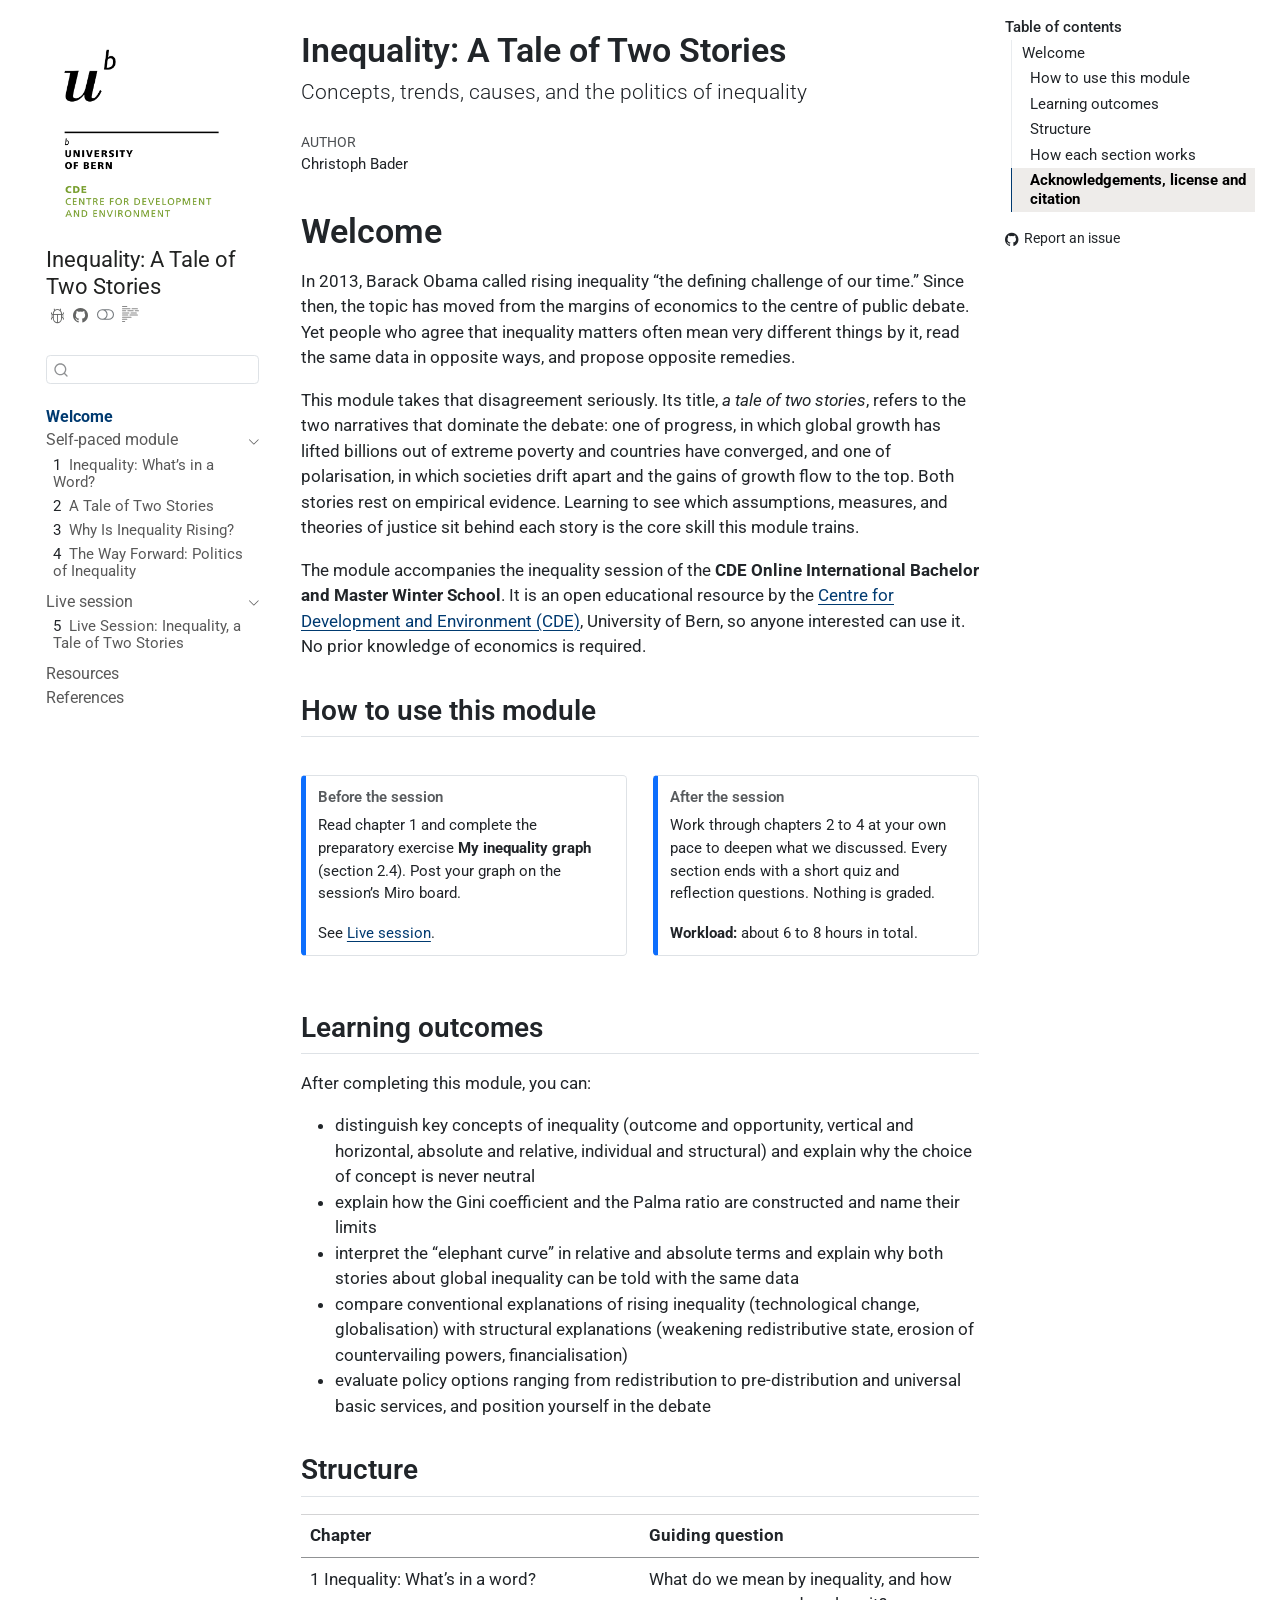
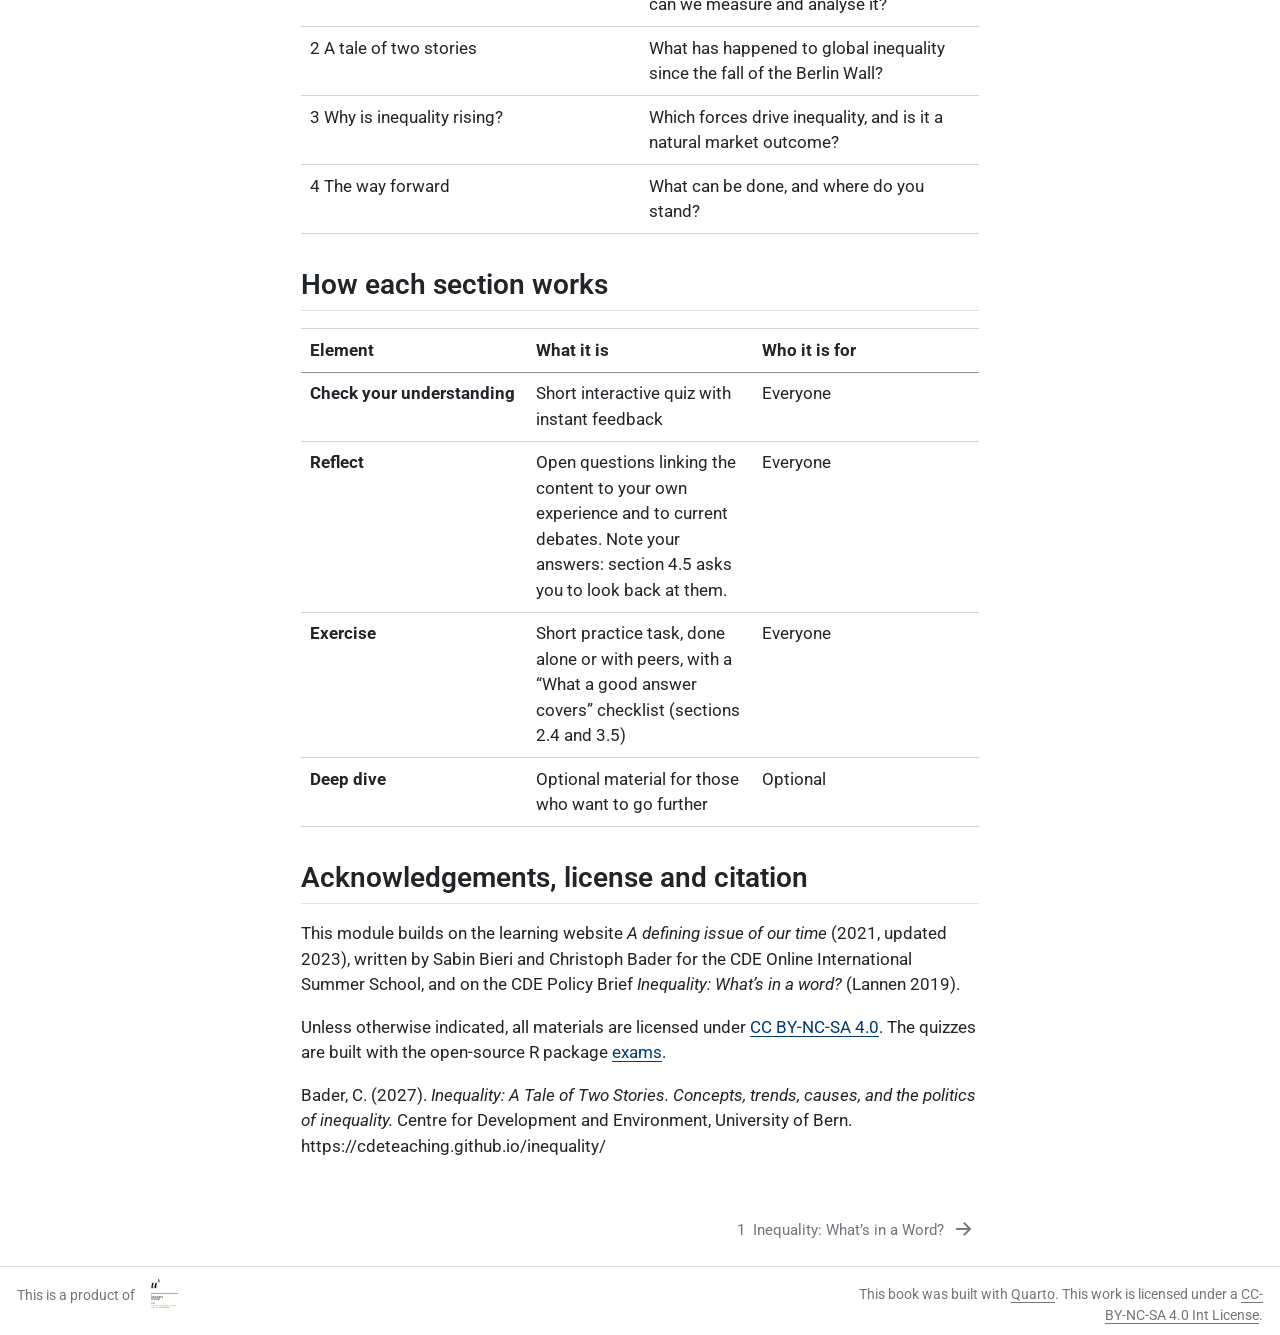
==== docs/index.html @ bebf61bb "initial" ====
<!DOCTYPE html>
<html xmlns="http://www.w3.org/1999/xhtml" lang="en" xml:lang="en"><head>

<meta charset="utf-8">
<meta name="generator" content="quarto-1.10.18">

<meta name="viewport" content="width=device-width, initial-scale=1.0, user-scalable=yes">

<meta name="author" content="Christoph Bader">

<title>Inequality: A Tale of Two Stories</title>
<style>
/* Default styles provided by pandoc.
** See https://pandoc.org/MANUAL.html#variables-for-html for config info.
*/
span.smallcaps{font-variant: small-caps;}
div.columns{display: flex; gap: 1.5em;}
div.column{flex: auto;}
@media screen {
div.columns{gap: min(4vw, 1.5em);}
div.column{overflow-x: auto;}
}
div.hanging-indent{margin-left: 1.5em; text-indent: -1.5em;}
ul.task-list{list-style: none;}
ul.task-list li input[type="checkbox"] {
  width: 0.8em;
  margin: 0 0.8em 0.2em -1em; /* quarto-specific, see https://github.com/quarto-dev/quarto-cli/issues/4556 */ 
  vertical-align: middle;
}
</style>


<script src="site_libs/quarto-nav/quarto-nav.js"></script>
<script src="site_libs/quarto-nav/headroom.min.js"></script>
<script src="site_libs/clipboard/clipboard.min.js"></script>
<script src="site_libs/quarto-search/autocomplete.umd.js"></script>
<script src="site_libs/quarto-search/fuse.min.js"></script>
<script src="site_libs/quarto-search/quarto-search.js"></script>
<meta name="quarto:offset" content="./">
<link href="./01_whats-in-a-word/1_chapter.html" rel="next">
<link href="./images/cdelogo_e.png" rel="icon" type="image/png">
<script src="site_libs/quarto-html/quarto.js" type="module"></script>
<script src="site_libs/quarto-html/tabsets/tabsets.js" type="module"></script>
<script src="site_libs/quarto-html/popper.min.js"></script>
<script src="site_libs/quarto-html/tippy.umd.min.js"></script>
<script src="site_libs/quarto-html/anchor.min.js"></script>
<link href="site_libs/quarto-html/tippy.css" rel="stylesheet">
<link href="site_libs/quarto-html/quarto-syntax-highlighting-64a204ab8560d761af7679ceaba22944.css" rel="stylesheet" class="quarto-color-scheme" id="quarto-text-highlighting-styles">
<link href="site_libs/quarto-html/quarto-syntax-highlighting-dark-b85bc7c33db8c58e0ec93c3465666fed.css" rel="stylesheet" class="quarto-color-scheme quarto-color-alternate" id="quarto-text-highlighting-styles">
<link href="site_libs/quarto-html/quarto-syntax-highlighting-64a204ab8560d761af7679ceaba22944.css" rel="stylesheet" class="quarto-color-scheme-extra" id="quarto-text-highlighting-styles">
<script src="site_libs/bootstrap/bootstrap.min.js"></script>
<link href="site_libs/bootstrap/bootstrap-icons.css" rel="stylesheet">
<link href="site_libs/bootstrap/bootstrap-91fea9e8f33c0b9b460fcb68ef88eab3.min.css" rel="stylesheet" append-hash="true" class="quarto-color-scheme" id="quarto-bootstrap" data-mode="light">
<link href="site_libs/bootstrap/bootstrap-dark-7a71dccf7913d4dcf1cbe071b9ef3f19.min.css" rel="stylesheet" append-hash="true" class="quarto-color-scheme quarto-color-alternate" id="quarto-bootstrap" data-mode="dark">
<link href="site_libs/bootstrap/bootstrap-91fea9e8f33c0b9b460fcb68ef88eab3.min.css" rel="stylesheet" append-hash="true" class="quarto-color-scheme-extra" id="quarto-bootstrap" data-mode="light">
<script id="quarto-search-options" type="application/json">{
  "location": "sidebar",
  "copy-button": false,
  "collapse-after": 3,
  "panel-placement": "start",
  "type": "textbox",
  "limit": 50,
  "keyboard-shortcut": [
    "f",
    "/",
    "s"
  ],
  "show-item-context": false,
  "language": {
    "search-no-results-text": "No results",
    "search-matching-documents-text": "matching documents",
    "search-copy-link-title": "Copy link to search",
    "search-hide-matches-text": "Hide additional matches",
    "search-more-match-text": "more match in this document",
    "search-more-matches-text": "more matches in this document",
    "search-clear-button-title": "Clear",
    "search-text-placeholder": "",
    "search-detached-cancel-button-title": "Cancel",
    "search-submit-button-title": "Submit",
    "search-label": "Search"
  }
}</script>
<link rel="preconnect" href="https://fonts.googleapis.com">
<link rel="preconnect" href="https://fonts.gstatic.com" crossorigin="">
<link href="https://fonts.googleapis.com/css2?family=Roboto:ital,wght@0,400;0,700;1,400;1,700&amp;family=Fira+Code:wght@400;500&amp;display=swap" rel="stylesheet">


<link rel="stylesheet" href="webex.css">
</head>

<body class="nav-sidebar floating quarto-light"><script id="quarto-html-before-body" type="application/javascript">
    const toggleBodyColorMode = (bsSheetEl) => {
      const mode = bsSheetEl.getAttribute("data-mode");
      const bodyEl = window.document.querySelector("body");
      if (mode === "dark") {
        bodyEl.classList.add("quarto-dark");
        bodyEl.classList.remove("quarto-light");
      } else {
        bodyEl.classList.add("quarto-light");
        bodyEl.classList.remove("quarto-dark");
      }
    }
    const toggleBodyColorPrimary = () => {
      const bsSheetEl = window.document.querySelector("link#quarto-bootstrap:not([rel=disabled-stylesheet])");
      if (bsSheetEl) {
        toggleBodyColorMode(bsSheetEl);
      }
    }
    const setColorSchemeToggle = (alternate) => {
      const toggles = window.document.querySelectorAll('.quarto-color-scheme-toggle');
      for (let i=0; i < toggles.length; i++) {
        const toggle = toggles[i];
        if (toggle) {
          if (alternate) {
            toggle.classList.add("alternate");
          } else {
            toggle.classList.remove("alternate");
          }
        }
      }
    };
    const toggleColorMode = (alternate) => {
      // Switch the stylesheets
      const primaryStylesheets = window.document.querySelectorAll('link.quarto-color-scheme:not(.quarto-color-alternate)');
      const alternateStylesheets = window.document.querySelectorAll('link.quarto-color-scheme.quarto-color-alternate');
      manageTransitions('#quarto-margin-sidebar .nav-link', false);
      if (alternate) {
        // note: dark is layered on light, we don't disable primary!
        enableStylesheet(alternateStylesheets);
        for (const sheetNode of alternateStylesheets) {
          if (sheetNode.id === "quarto-bootstrap") {
            toggleBodyColorMode(sheetNode);
          }
        }
      } else {
        disableStylesheet(alternateStylesheets);
        enableStylesheet(primaryStylesheets)
        toggleBodyColorPrimary();
      }
      manageTransitions('#quarto-margin-sidebar .nav-link', true);
      // Switch the toggles
      setColorSchemeToggle(alternate)
      // Hack to workaround the fact that safari doesn't
      // properly recolor the scrollbar when toggling (#1455)
      if (navigator.userAgent.indexOf('Safari') > 0 && navigator.userAgent.indexOf('Chrome') == -1) {
        manageTransitions("body", false);
        window.scrollTo(0, 1);
        setTimeout(() => {
          window.scrollTo(0, 0);
          manageTransitions("body", true);
        }, 40);
      }
    }
    const disableStylesheet = (stylesheets) => {
      for (let i=0; i < stylesheets.length; i++) {
        const stylesheet = stylesheets[i];
        stylesheet.rel = 'disabled-stylesheet';
      }
    }
    const enableStylesheet = (stylesheets) => {
      for (let i=0; i < stylesheets.length; i++) {
        const stylesheet = stylesheets[i];
        if(stylesheet.rel !== 'stylesheet') { // for Chrome, which will still FOUC without this check
          stylesheet.rel = 'stylesheet';
        }
      }
    }
    const manageTransitions = (selector, allowTransitions) => {
      const els = window.document.querySelectorAll(selector);
      for (let i=0; i < els.length; i++) {
        const el = els[i];
        if (allowTransitions) {
          el.classList.remove('notransition');
        } else {
          el.classList.add('notransition');
        }
      }
    }
    const isFileUrl = () => {
      return window.location.protocol === 'file:';
    }
    const hasAlternateSentinel = () => {
      let styleSentinel = getColorSchemeSentinel();
      if (styleSentinel !== null) {
        return styleSentinel === "alternate";
      } else {
        return false;
      }
    }
    const setStyleSentinel = (alternate) => {
      const value = alternate ? "alternate" : "default";
      if (!isFileUrl()) {
        window.localStorage.setItem("quarto-color-scheme", value);
      } else {
        localAlternateSentinel = value;
      }
    }
    const getColorSchemeSentinel = () => {
      if (!isFileUrl()) {
        const storageValue = window.localStorage.getItem("quarto-color-scheme");
        return storageValue != null ? storageValue : localAlternateSentinel;
      } else {
        return localAlternateSentinel;
      }
    }
    const toggleGiscusIfUsed = (isAlternate, darkModeDefault) => {
      const baseTheme = document.querySelector('#giscus-base-theme')?.value ?? 'light';
      const alternateTheme = document.querySelector('#giscus-alt-theme')?.value ?? 'dark';
      let newTheme = '';
      if(authorPrefersDark) {
        newTheme = isAlternate ? baseTheme : alternateTheme;
      } else {
        newTheme = isAlternate ? alternateTheme : baseTheme;
      }
      const changeGiscusTheme = () => {
        // From: https://github.com/giscus/giscus/issues/336
        const sendMessage = (message) => {
          const iframe = document.querySelector('iframe.giscus-frame');
          if (!iframe) return;
          iframe.contentWindow.postMessage({ giscus: message }, 'https://giscus.app');
        }
        sendMessage({
          setConfig: {
            theme: newTheme
          }
        });
      }
      const isGiscussLoaded = window.document.querySelector('iframe.giscus-frame') !== null;
      if (isGiscussLoaded) {
        changeGiscusTheme();
      }
    };
    const authorPrefersDark = false;
    const darkModeDefault = authorPrefersDark;
      document.querySelector('link#quarto-text-highlighting-styles.quarto-color-scheme-extra').rel = 'disabled-stylesheet';
      document.querySelector('link#quarto-bootstrap.quarto-color-scheme-extra').rel = 'disabled-stylesheet';
    let localAlternateSentinel = darkModeDefault ? 'alternate' : 'default';
    // Dark / light mode switch
    window.quartoToggleColorScheme = () => {
      // Read the current dark / light value
      let toAlternate = !hasAlternateSentinel();
      toggleColorMode(toAlternate);
      setStyleSentinel(toAlternate);
      toggleGiscusIfUsed(toAlternate, darkModeDefault);
      window.dispatchEvent(new Event('resize'));
    };
    // Switch to dark mode if need be
    if (hasAlternateSentinel()) {
      toggleColorMode(true);
    } else {
      toggleColorMode(false);
    }
  </script>

<div id="quarto-search-results"></div>
  <header id="quarto-header" class="headroom fixed-top">
  <nav class="quarto-secondary-nav">
    <div class="container-fluid d-flex">
      <button type="button" class="quarto-btn-toggle btn" data-bs-toggle="collapse" role="button" data-bs-target=".quarto-sidebar-collapse-item" aria-controls="quarto-sidebar" aria-expanded="false" aria-label="Toggle sidebar navigation" onclick="if (window.quartoToggleHeadroom) { window.quartoToggleHeadroom(); }">
        <i class="bi bi-layout-text-sidebar-reverse"></i>
      </button>
        <nav class="quarto-page-breadcrumbs" aria-label="breadcrumb"><ol class="breadcrumb"><li class="breadcrumb-item"><a href="./index.html">Welcome</a></li></ol></nav>
        <a class="flex-grow-1" role="navigation" data-bs-toggle="collapse" data-bs-target=".quarto-sidebar-collapse-item" aria-controls="quarto-sidebar" aria-expanded="false" aria-label="Toggle sidebar navigation" onclick="if (window.quartoToggleHeadroom) { window.quartoToggleHeadroom(); }">      
        </a>
      <button type="button" class="btn quarto-search-button" aria-label="Search" onclick="window.quartoOpenSearch();">
        <i class="bi bi-search"></i>
      </button>
    </div>
  </nav>
</header>
<!-- content -->
<div id="quarto-content" class="quarto-container page-columns page-rows-contents page-layout-article">
<!-- sidebar -->
  <nav id="quarto-sidebar" class="sidebar collapse collapse-horizontal quarto-sidebar-collapse-item sidebar-navigation floating overflow-auto">
    <div class="pt-lg-2 mt-2 text-left sidebar-header sidebar-header-stacked">
      <a href="./index.html" class="sidebar-logo-link">
      <img src="./images/cdelogo_e.png" alt="" class="sidebar-logo light-content py-0 d-lg-inline d-none">
      <img src="./images/cdelogo_e.png" alt="" class="sidebar-logo dark-content py-0 d-lg-inline d-none">
      </a>
    <div class="sidebar-title mb-0 py-0">
      <a href="./">Inequality: A Tale of Two Stories</a> 
        <div class="sidebar-tools-main tools-wide">
    <a href="https://github.com/CDEteaching/inequality/issues/new" title="Report issue" class="quarto-navigation-tool px-1" aria-label="Report issue"><i class="bi bi-bug"></i></a>
    <a href="https://github.com/CDEteaching/inequality" title="Source Code" class="quarto-navigation-tool px-1" aria-label="Source Code"><i class="bi bi-github"></i></a>
  <a href="" class="quarto-color-scheme-toggle quarto-navigation-tool  px-1" onclick="window.quartoToggleColorScheme(); return false;" title="Toggle dark mode"><i class="bi"></i></a>
  <a href="" class="quarto-reader-toggle quarto-navigation-tool px-1" onclick="window.quartoToggleReader(); return false;" title="Toggle reader mode">
  <div class="quarto-reader-toggle-btn">
  <i class="bi"></i>
  </div>
</a>
</div>
    </div>
      </div>
        <div class="mt-2 flex-shrink-0 align-items-center">
        <div class="sidebar-search">
        <div id="quarto-search" class="" title="Search"></div>
        </div>
        </div>
    <div class="sidebar-menu-container"> 
    <ul class="list-unstyled mt-1">
        <li class="sidebar-item">
  <div class="sidebar-item-container"> 
  <a href="./index.html" class="sidebar-item-text sidebar-link active">
 <span class="menu-text">Welcome</span></a>
  </div>
</li>
        <li class="sidebar-item sidebar-item-section">
      <div class="sidebar-item-container"> 
            <a class="sidebar-item-text sidebar-link text-start" data-bs-toggle="collapse" data-bs-target="#quarto-sidebar-section-1" role="navigation" aria-expanded="true">
 <span class="menu-text">Self-paced module</span></a>
          <a class="sidebar-item-toggle text-start" data-bs-toggle="collapse" data-bs-target="#quarto-sidebar-section-1" role="navigation" aria-expanded="true" aria-label="Toggle section">
            <i class="bi bi-chevron-right ms-2"></i>
          </a> 
      </div>
      <ul id="quarto-sidebar-section-1" class="collapse list-unstyled sidebar-section depth1 show">  
          <li class="sidebar-item">
  <div class="sidebar-item-container"> 
  <a href="./01_whats-in-a-word/1_chapter.html" class="sidebar-item-text sidebar-link">
 <span class="menu-text"><span class="chapter-number">1</span>&nbsp; <span class="chapter-title">Inequality: What’s in a Word?</span></span></a>
  </div>
</li>
          <li class="sidebar-item">
  <div class="sidebar-item-container"> 
  <a href="./02_tale-of-two-stories/2_chapter.html" class="sidebar-item-text sidebar-link">
 <span class="menu-text"><span class="chapter-number">2</span>&nbsp; <span class="chapter-title">A Tale of Two Stories</span></span></a>
  </div>
</li>
          <li class="sidebar-item">
  <div class="sidebar-item-container"> 
  <a href="./03_why-rising/3_chapter.html" class="sidebar-item-text sidebar-link">
 <span class="menu-text"><span class="chapter-number">3</span>&nbsp; <span class="chapter-title">Why Is Inequality Rising?</span></span></a>
  </div>
</li>
          <li class="sidebar-item">
  <div class="sidebar-item-container"> 
  <a href="./04_way-forward/4_chapter.html" class="sidebar-item-text sidebar-link">
 <span class="menu-text"><span class="chapter-number">4</span>&nbsp; <span class="chapter-title">The Way Forward: Politics of Inequality</span></span></a>
  </div>
</li>
      </ul>
  </li>
        <li class="sidebar-item sidebar-item-section">
      <div class="sidebar-item-container"> 
            <a class="sidebar-item-text sidebar-link text-start" data-bs-toggle="collapse" data-bs-target="#quarto-sidebar-section-2" role="navigation" aria-expanded="true">
 <span class="menu-text">Live session</span></a>
          <a class="sidebar-item-toggle text-start" data-bs-toggle="collapse" data-bs-target="#quarto-sidebar-section-2" role="navigation" aria-expanded="true" aria-label="Toggle section">
            <i class="bi bi-chevron-right ms-2"></i>
          </a> 
      </div>
      <ul id="quarto-sidebar-section-2" class="collapse list-unstyled sidebar-section depth1 show">  
          <li class="sidebar-item">
  <div class="sidebar-item-container"> 
  <a href="./winter-school/session.html" class="sidebar-item-text sidebar-link">
 <span class="menu-text"><span class="chapter-number">5</span>&nbsp; <span class="chapter-title">Live Session: Inequality, a Tale of Two Stories</span></span></a>
  </div>
</li>
      </ul>
  </li>
        <li class="sidebar-item">
  <div class="sidebar-item-container"> 
  <a href="./resources.html" class="sidebar-item-text sidebar-link">
 <span class="menu-text">Resources</span></a>
  </div>
</li>
        <li class="sidebar-item">
  <div class="sidebar-item-container"> 
  <a href="./references.html" class="sidebar-item-text sidebar-link">
 <span class="menu-text">References</span></a>
  </div>
</li>
    </ul>
    </div>
</nav>
<div id="quarto-sidebar-glass" class="quarto-sidebar-collapse-item" data-bs-toggle="collapse" data-bs-target=".quarto-sidebar-collapse-item"></div>
<!-- margin-sidebar -->
    <div id="quarto-margin-sidebar" class="sidebar margin-sidebar">
        <nav id="TOC" role="doc-toc" class="toc-active">
    <h2 id="toc-title">Table of contents</h2>
   
  <ul>
  <li><a href="#welcome" id="toc-welcome" class="nav-link active" data-scroll-target="#welcome">Welcome</a>
  <ul class="collapse">
  <li><a href="#how-to-use-this-module" id="toc-how-to-use-this-module" class="nav-link" data-scroll-target="#how-to-use-this-module">How to use this module</a></li>
  <li><a href="#learning-outcomes" id="toc-learning-outcomes" class="nav-link" data-scroll-target="#learning-outcomes">Learning outcomes</a></li>
  <li><a href="#structure" id="toc-structure" class="nav-link" data-scroll-target="#structure">Structure</a></li>
  <li><a href="#how-each-section-works" id="toc-how-each-section-works" class="nav-link" data-scroll-target="#how-each-section-works">How each section works</a></li>
  <li><a href="#acknowledgements-license-and-citation" id="toc-acknowledgements-license-and-citation" class="nav-link" data-scroll-target="#acknowledgements-license-and-citation">Acknowledgements, license and citation</a></li>
  </ul></li>
  </ul>
<div class="toc-actions"><ul><li><a href="https://github.com/CDEteaching/inequality/issues/new" class="toc-action"><i class="bi bi-github"></i>Report an issue</a></li></ul></div></nav>
    </div>
<!-- main -->
<main class="content" id="quarto-document-content">


<header id="title-block-header" class="quarto-title-block default">
<div class="quarto-title">
<h1 class="title">Inequality: A Tale of Two Stories</h1>
<p class="subtitle lead">Concepts, trends, causes, and the politics of inequality</p>
</div>



<div class="quarto-title-meta">

    <div>
    <div class="quarto-title-meta-heading">Author</div>
    <div class="quarto-title-meta-contents">
             <p>Christoph Bader </p>
          </div>
  </div>
    
  
    
  </div>
  


</header>


<section id="welcome" class="level1 unnumbered">
<h1 class="unnumbered">Welcome</h1>
<p>In 2013, Barack Obama called rising inequality “the defining challenge of our time.” Since then, the topic has moved from the margins of economics to the centre of public debate. Yet people who agree that inequality matters often mean very different things by it, read the same data in opposite ways, and propose opposite remedies.</p>
<p>This module takes that disagreement seriously. Its title, <em>a tale of two stories</em>, refers to the two narratives that dominate the debate: one of progress, in which global growth has lifted billions out of extreme poverty and countries have converged, and one of polarisation, in which societies drift apart and the gains of growth flow to the top. Both stories rest on empirical evidence. Learning to see which assumptions, measures, and theories of justice sit behind each story is the core skill this module trains.</p>
<p>The module accompanies the inequality session of the <strong>CDE Online International Bachelor and Master Winter School</strong>. It is an open educational resource by the <a href="https://www.cde.unibe.ch/">Centre for Development and Environment (CDE)</a>, University of Bern, so anyone interested can use it. No prior knowledge of economics is required.</p>
<section id="how-to-use-this-module" class="level2">
<h2 class="anchored" data-anchor-id="how-to-use-this-module">How to use this module</h2>
<div class="grid">
<div class="g-col-12 g-col-md-6">
<div class="callout callout-style-simple callout-note no-icon callout-titled">
<div class="callout-header d-flex align-content-center">
<div class="callout-icon-container">
<i class="callout-icon no-icon"></i>
</div>
<div class="callout-title-container flex-fill">
<span class="screen-reader-only">Note</span>Before the session
</div>
</div>
<div class="callout-body-container callout-body">
<p>Read chapter 1 and complete the preparatory exercise <strong>My inequality graph</strong> (section 2.4). Post your graph on the session’s Miro board.</p>
<p>See <a href="./winter-school/session.html">Live session</a>.</p>
</div>
</div>
</div>
<div class="g-col-12 g-col-md-6">
<div class="callout callout-style-simple callout-note no-icon callout-titled">
<div class="callout-header d-flex align-content-center">
<div class="callout-icon-container">
<i class="callout-icon no-icon"></i>
</div>
<div class="callout-title-container flex-fill">
<span class="screen-reader-only">Note</span>After the session
</div>
</div>
<div class="callout-body-container callout-body">
<p>Work through chapters 2 to 4 at your own pace to deepen what we discussed. Every section ends with a short quiz and reflection questions. Nothing is graded.</p>
<p><strong>Workload:</strong> about 6 to 8 hours in total.</p>
</div>
</div>
</div>
</div>
</section>
<section id="learning-outcomes" class="level2">
<h2 class="anchored" data-anchor-id="learning-outcomes">Learning outcomes</h2>
<p>After completing this module, you can:</p>
<ul>
<li>distinguish key concepts of inequality (outcome and opportunity, vertical and horizontal, absolute and relative, individual and structural) and explain why the choice of concept is never neutral</li>
<li>explain how the Gini coefficient and the Palma ratio are constructed and name their limits</li>
<li>interpret the “elephant curve” in relative and absolute terms and explain why both stories about global inequality can be told with the same data</li>
<li>compare conventional explanations of rising inequality (technological change, globalisation) with structural explanations (weakening redistributive state, erosion of countervailing powers, financialisation)</li>
<li>evaluate policy options ranging from redistribution to pre-distribution and universal basic services, and position yourself in the debate</li>
</ul>
</section>
<section id="structure" class="level2">
<h2 class="anchored" data-anchor-id="structure">Structure</h2>
<table class="caption-top table">
<colgroup>
<col style="width: 50%">
<col style="width: 50%">
</colgroup>
<thead>
<tr class="header">
<th>Chapter</th>
<th>Guiding question</th>
</tr>
</thead>
<tbody>
<tr class="odd">
<td>1 Inequality: What’s in a word?</td>
<td>What do we mean by inequality, and how can we measure and analyse it?</td>
</tr>
<tr class="even">
<td>2 A tale of two stories</td>
<td>What has happened to global inequality since the fall of the Berlin Wall?</td>
</tr>
<tr class="odd">
<td>3 Why is inequality rising?</td>
<td>Which forces drive inequality, and is it a natural market outcome?</td>
</tr>
<tr class="even">
<td>4 The way forward</td>
<td>What can be done, and where do you stand?</td>
</tr>
</tbody>
</table>
</section>
<section id="how-each-section-works" class="level2">
<h2 class="anchored" data-anchor-id="how-each-section-works">How each section works</h2>
<table class="caption-top table">
<colgroup>
<col style="width: 33%">
<col style="width: 33%">
<col style="width: 33%">
</colgroup>
<thead>
<tr class="header">
<th>Element</th>
<th>What it is</th>
<th>Who it is for</th>
</tr>
</thead>
<tbody>
<tr class="odd">
<td><strong>Check your understanding</strong></td>
<td>Short interactive quiz with instant feedback</td>
<td>Everyone</td>
</tr>
<tr class="even">
<td><strong>Reflect</strong></td>
<td>Open questions linking the content to your own experience and to current debates. Note your answers: section 4.5 asks you to look back at them.</td>
<td>Everyone</td>
</tr>
<tr class="odd">
<td><strong>Exercise</strong></td>
<td>Short practice task, done alone or with peers, with a “What a good answer covers” checklist (sections 2.4 and 3.5)</td>
<td>Everyone</td>
</tr>
<tr class="even">
<td><strong>Deep dive</strong></td>
<td>Optional material for those who want to go further</td>
<td>Optional</td>
</tr>
</tbody>
</table>
</section>
<section id="acknowledgements-license-and-citation" class="level2">
<h2 class="anchored" data-anchor-id="acknowledgements-license-and-citation">Acknowledgements, license and citation</h2>
<p>This module builds on the learning website <em>A defining issue of our time</em> (2021, updated 2023), written by Sabin Bieri and Christoph Bader for the CDE Online International Summer School, and on the CDE Policy Brief <em>Inequality: What’s in a word?</em> (Lannen 2019).</p>
<p>Unless otherwise indicated, all materials are licensed under <a href="https://creativecommons.org/licenses/by-nc-sa/4.0/">CC BY-NC-SA 4.0</a>. The quizzes are built with the open-source R package <a href="https://www.r-exams.org/">exams</a>.</p>
<p>Bader, C. (2027). <em>Inequality: A Tale of Two Stories. Concepts, trends, causes, and the politics of inequality.</em> Centre for Development and Environment, University of Bern. https://cdeteaching.github.io/inequality/</p>


</section>
</section>

</main> <!-- /main -->
<script>



/* definition of content for the buttons */

const webex_buttons = {check_hidden:          "<b>&check;</b>",

                       check_hidden_alt:      "Check answer",

                       check_shown:           "<b>&lsh;</b>",

                       check_shown_alt:       "Hide check",

                       check_of_total:        "/",

                       solution:              "<b>&quest;</b>",

                       solution_alt:          "Correct solution",

                       question_next:         "<b>&#8634;</b>",

                       question_next_alt:     "Next question",

                       question_previous:     "",

                       question_previous_alt: ""}





/* update total correct if #webex-total_correct exists */

update_total_correct = function() {

  console.log("webex: update total_correct");



  document.querySelectorAll(".webex-total_correct").forEach(total => {

    p = total.closest(".webex-box");

    var correct = p.getElementsByClassName("webex-correct").length;

    var solvemes = p.getElementsByClassName("webex-solveme").length;

    var radiogroups = p.getElementsByClassName("webex-radiogroup").length;

    var selects = p.getElementsByClassName("webex-select").length;

    /* no specific class on input node, thus searching via query selector */

    var checkboxgroups = p.querySelectorAll("div[class=webex-checkboxgroup] input[type=checkbox]").length



    /* show number of correct / total number of answers */

    total.innerHTML = correct + "&nbsp;" + webex_buttons.check_of_total + "&nbsp;" + (solvemes + radiogroups + checkboxgroups + selects);

  });

}



/* check answers */

check_func = function() {

  console.log("webex: check answer");



  //var cl = elem.parentElement.classList;

  var cl = this.closest(".webex-box").classList;

  if (cl.contains("unchecked")) {

    cl.remove("unchecked");

    this.innerHTML = webex_buttons.check_shown; //"Hide check";

    if (webex_buttons.check_shown_alt.length > 0) this.setAttribute("title", webex_buttons.check_shown_alt);

  } else {

    cl.add("unchecked");

    this.innerHTML = webex_buttons.check_hidden; //"Check answer";

    if (webex_buttons.check_hidden_alt.length > 0) this.setAttribute("title", webex_buttons.check_hidden_alt);

  }

}



/* helper functions for checking the webex ID */

const id_checker = {"fmt": new RegExp("[g-zG-Z]"),

                    "load": function(e) { return e.getAttribute("id").match("(?<=(-)).*$")[0]; },

                    "eval": new TextEncoder(),

                    "dval": new TextDecoder()}



/* Show/hide correct solution */

solution_func = function() {

  console.log("webex: show/hide solution");



  var div = this.closest(".webex-question").querySelector(".webex-solution");

  var cl = div.classList;



  if (cl.contains("visible")) {

    cl.remove("visible");

  } else {

    cl.add("visible");

  }

}



/* function to check if the real answer is numeric */

convert_to_numeric = function(x) {

  if (typeof x == "string") {

    /* do nothing */

  } else if (x.length == 1) {

    /* take first element */

    x = x[0]

  } else {

    return NaN;

  }



  /* remove spaces for easier parsing */

  x = x.replace(/\s/g, "");



  /* Define patterns for different formats, note that spaces have been removed above */

  const patterns = [

    {regex: /^[+-]?\d+(\.\d{3})*,\d+$/, decimal: ",", thousand: "." },  // Format: "1.100.100.100,3"

    {regex: /^[+-]?\d+(,\d{3})*\.\d+$/, decimal: ".", thousand: "," },  // Format: "1,100,100,100.3"

    {regex: /^[+-]?\d+(\.|\.\d+)?$/, decimal: "." },                    // Format: "1100100100.5" or "1100100100."

    {regex: /^[+-]?\d+(,|,\d+)$/, decimal: "," }                        // Format: "1100100100,5" or "1100100100,"

  ];





  /* testing all regular expressions, convert to float if possible */

  for (const { regex, decimal, thousand } of patterns) {

    if (regex.test(x)) {

      let numeric = x;

      if (thousand) numeric = numeric.replace(new RegExp(`\\${thousand}`, "g"), "");

      numeric = numeric.replace(decimal, ".");

      return parseFloat(numeric);

    }

  }



  /* input of length 1 but none of the known formats, return NaN */

  return NaN;

}



/* Checking webex ID, returns formalsol */

check_id = function(e) {

  /* loading webex ID */

  var id = id_checker["load"](e);



  /* extracting answer */

  let answer = e.dataset.answer;



  /* checking unique id, prepare and return array */

  if (!id_checker["fmt"].test(id)) {

    const a = id_checker["eval"].encode(atob(answer));

    const b = id_checker["eval"].encode(id);

    const res = a.map((byte, index) => byte^b[index % b.length]);

    answer = id_checker["dval"].decode(res);

    /* Replacing &amp; with ' before parsing */

    answer = answer.replaceAll("&apos;", "'");

  }



  return JSON.parse(answer);

}



/* function for checking solveme answers */

solveme_func = function(e) {

  /* avoid that keyup and keychange twice execute this function within nms = 10

   * ms, clearing inputTimer and add timeout */

  console.log("webex: check solveme");



  /* float, precision for checking numeric answers */

  const eps = 0.00000000000001;



  /* get last checked user answer */

  const question = this.closest(".webex-question")



  /* extracting classes */

  var cl = this.classList;

  var my_answer = this.value;



  /* extracting classes */

  var cl = this.classList;



  /* empty answer? Job done */

  if (my_answer == "") {

    cl.remove("webex-correct");

    cl.remove("webex-incorrect");

    return false;

  }



  /* Find closest (parent) webex-question */

  let formalsols = check_id(this)



  /* by default we assume the users' answer is incorrect */

  var user_answer_correct = false;



  /* check if the correct answer is numeric, i.e. if 

   * formalsols is of length 1 containing one single numeric

   * value in a known format, else, NaN is returned */

  const num_formalsol = convert_to_numeric(formalsols);

  const num_my_answer = convert_to_numeric(my_answer);



  /* if the correct answer is numeric (float), the user's answer

   * must also be numeric. If not, it is wrong. Else we can

   * compare floating point numbers */

  if (!isNaN(num_formalsol) && !isNaN(num_my_answer)) {

    /* check if the real answer and the user input are numerically the same;

     * adding 'delta' to avoid precision issues */

    var diff = Math.abs(num_formalsol - num_my_answer);

    if (diff < parseFloat(this.dataset.tol) + eps) { user_answer_correct = true; }



  /* if the question contains regex, a regular expression is used

   * to evaluate the users answer. Allows for multiple regular expressions */

  } else if (cl.contains("regex")) {

    for (let i = 0; i < formalsols.length; i++) {

        let regex = new RegExp(formalsols[i], cl.contains("ignorecase") ? "i" : "");

        if (regex.test(my_answer)) { user_answer_correct = true; break; }

    }



  /* else we evaluate on 'string level', considering the creators preferences

   * regarding set options */

  } else {

    /* modify/prepare answer */

    if (cl.contains("ignorecase")) { my_answer = my_answer.toLowerCase(); }

    if (cl.contains("nospaces"))   { my_answer = my_answer.replace(/ /g, ""); }



    /* if the real answer includes user input - correct */

    if (formalsols.includes(my_answer)) {

      user_answer_correct = true;

  

      // added regex bit

      if (cl.contains("regex")) {

        answer_regex = RegExp(formalsols.join("|"))

        if (answer_regex.test(my_answer)) {

          cl.add("webex-correct");

        }

      }

    }

  }



  if (user_answer_correct) {

      cl.add("webex-correct");

      cl.remove("webex-incorrect");

  } else {

      cl.add("webex-incorrect");

      cl.remove("webex-correct");

  }



  update_total_correct();



}



/* function for checking select answers */

select_func = function(e) {

  console.log("webex: check select");



  var options   = [];

  Array.from(this.querySelectorAll("option")).forEach((option, index) => {

    if (!option.hasAttribute("value") || !option.getAttribute("value") === "blank") {

      options.push(option);

    }

  });



  /* get selected option */

  function get_selected(options) { return options.findIndex(option => option.selected); }

  var option_index = get_selected(options)



  /* loading webex ID */

  var formalsol = check_id(this)



  /* add class for current selection */

  this.classList.remove("webex-incorrect");

  this.classList.remove("webex-correct");

  if (option_index >= 0) {

    this.classList.add(formalsol[option_index] === 1 ? "webex-correct" : "webex-incorrect");

  }



  update_total_correct();

}



/* function for checking radiogroups answers */

radiogroups_func = function(e) {

  console.log("webex: check radiogroups");



  /* get real answer (binary integer array) */

  var id = e.target.getAttribute("name");

  var group = document.querySelector(".webex-radiogroup[id='webex-" + id + "']");

  var formalsol = check_id(group)



  /* check which radiobuttion is selected (user answer) */

  function get_checked(radios) {

    return radios.findIndex(radios => radios.checked);

  }

  var radios = Array.from(group.querySelectorAll("input[type='radio']"))

  var radio_index = get_checked(radios);



  /* remove existing classes */

  radios.forEach(radio => {

    let cl = radio.closest("label").classList

    cl.remove("webex-incorrect");

    cl.remove("webex-correct");

  });



  /* add class for current selection */

  let cl = radios[radio_index].closest("label").classList

  if (formalsol[radio_index] === 1) {

      cl.add("webex-correct");

  } else {

      cl.add("webex-incorrect");

  }



  update_total_correct();

}





/* function for checking checkboxgroups answers */

checkboxgroups_func = function(e) {

  console.log("webex: check checkboxgroups");



  /* get real answer (binary integer array) */

  var group = document.querySelector(".webex-checkboxgroup[id='" + this.id + "']");

  var formalsol = check_id(group);



  /* check which checkbox is checked (user answer) */

  function get_checked(group) {

      const checkboxes = Array.from(group.querySelectorAll("input[type='checkbox']"));

      return checkboxes.reduce((indices, checkbox, index) => {

          if (checkbox.checked) indices.push(index);

          return indices;

      }, []);

  }

  var checks = Array.from(group.querySelectorAll("input[type='checkbox']"));

  var check_index = get_checked(group);



  checks.forEach((e, index) => {

    var label = e.parentNode;

    var ans = formalsol[index];

    if ((e.checked && ans === 1) || (!e.checked && ans === 0)) {

        label.setAttribute("class", "webex-correct")

    } else {

        label.setAttribute("class", "webex-incorrect")

    }

  });



  update_total_correct();

}



/* shuffling array (thanks to stack overflow)

 * If argument x is an integer we create an integer sequence

 * from 0, 1, ..., (x - 1) and return a shuffled version. If

 * the input is an array, we simply shuffle it */

shuffle_array = function(x) {

   if (Number.isInteger(x) && !isNaN(x)) {

     x = Array.from({length: x}, (v, i) => i);

   }

   let shuffled = x.map(value => ({ value, sort: Math.random() }))

        .sort((a, b) => a.sort - b.sort).map(({ value }) => value)

   return shuffled;

}



/* ---------------------------------------------------------

 * ---------------------------------------------------------

 * --------------------------------------------------------- */

window.onload = function() {

  //console.log("webex: onload");



  /* setting up buttons and actions to show/hide answers */

  document.querySelectorAll(".webex-check").forEach(section => {

    section.classList.add("unchecked");



    /* ul to take up the list items with buttons */

    let button_ul = document.createElement("ul");

    button_ul.setAttribute("class", "webex-button-list");

    section.appendChild(button_ul);



    /* button to _check_ if answers given are correct */

    let li_check = document.createElement("li");

    button_ul.appendChild(li_check); /* add list item to ul */

    let btn_check = document.createElement("button");

    btn_check.innerHTML = webex_buttons.check_hidden;  // "Check answer";

    btn_check.setAttribute("class", "webex-button webex-button-check");

    if (webex_buttons.check_hidden_alt.length > 0) btn_check.setAttribute("title", webex_buttons.check_hidden_alt);

    btn_check.onclick = check_func;

    li_check.appendChild(btn_check);



    /* span to show current number of points (when _check_ active) */

    let spn = document.createElement("span");

    spn.classList.add("webex-total_correct");

    li_check.appendChild(spn);



    /* button to show the _solution_ if there is one */

    var has_solution = section.parentNode.querySelectorAll(".webex-solution").length > 0;

    if (has_solution) {

      let li_solution = document.createElement("li");

      button_ul.appendChild(li_solution); /* add list item to ul */

      let btn_solution = document.createElement("button");

      btn_solution.innerHTML = webex_buttons.solution; // "Correct answer";

      btn_solution.setAttribute("class", "webex-button webex-button-solution");

      if (webex_buttons.solution_alt.length > 0) btn_solution.setAttribute("title", webex_buttons.solution_alt);

      btn_solution.onclick = solution_func;

      li_solution.appendChild(btn_solution);

    }



  });



  /* set up webex-solveme inputs */

  document.querySelectorAll(".webex-solveme").forEach(solveme => {

    solveme.setAttribute("autocomplete","off");

    solveme.setAttribute("autocorrect", "off");

    solveme.setAttribute("autocapitalize", "off");

    solveme.setAttribute("spellcheck", "false");

    solveme.value = "";



    /* adjust answer for 'no spaces' (ignore spaces) */

    if (solveme.classList.contains("nospaces")) {

      solveme.dataset.answer = solveme.dataset.answer.replace(/ /g, "");

    }



    /* attach checking function, triggered on key up, change, and when

     * elemnt is out of focus. Only evaluated once by tracking changes

     * via variable solveme_last_user_answer */

    solveme.addEventListener("keyup",  solveme_func);

    solveme.addEventListener("change", solveme_func);

    solveme.addEventListener("blur",   solveme_func);



    /* adding span to show correct/incorrect icon */

    solveme.insertAdjacentHTML("afterend", " <span class='webex-icon'></span>")

  });



  /* set up radiogroups (single choice questions with display = "buttons") */

  document.querySelectorAll(".webex-radiogroup").forEach(radiogroup => {

    radiogroup.onchange = radiogroups_func;

  });



  /* set up checkboxgroups (multiple choice questions with display = "buttons") */

  document.querySelectorAll(".webex-checkboxgroup").forEach(checkboxgroup => {

    checkboxgroup.onchange = checkboxgroups_func;

  });



  /* set up selects (dropdown menus) */

  document.querySelectorAll(".webex-select").forEach(select => {

    select.onchange = select_func;

    /* append webex-icon for correct/incorrect icons */

    var elem = document.createElement("span")

    elem.classList.add("webex-icon")

    select.parentNode.appendChild(elem)

  });



  /* change to next/previous question if multiple are available */

  function handleQuestionClick(group, questions, step) {

    return async function() {

      /* get question order as integer vector */

      let questionOrder = group.dataset.questionOrder.split(",").map(str => parseInt(str));



      /* current question/position */

      let currentPosition = parseInt(group.dataset.currentPosition);



      /* Hide the current question */

      questions.forEach(question => { question.classList.remove("active"); });



      /* Move to the next question index */

      currentPosition = (currentPosition + step) % questionOrder.length;

      if (currentPosition < 0) currentPosition = currentPosition + questionOrder.length



      /* Display the new question */

      questions[questionOrder[currentPosition]].classList.add("active");



      // Update the currentPosition data attribute on the group div

      group.dataset.currentPosition = currentPosition;

    };

  }



  document.querySelectorAll(".webex-group").forEach(group => {

    const questions = Array.from(group.querySelectorAll(".webex-question"));



    /* Create vector with question order. If the webex-group does

     * not have class '.noshuffle' we will randomly shuffle the order */

    let questionOrder = Array.from({length: questions.length}, (v, i) => i);

    if (!group.classList.contains("noshuffle")) {

      questionOrder = shuffle_array(questionOrder);

    }



    /* take start position (if set) or start at 0 */

    const currentPosition = parseInt(group.getAttribute("data-start-position")) || 0;



    /* show the default question for each group */

    questions[questionOrder[currentPosition]].classList.add("active");



    /* store random order of questions as well as current position */

    group.dataset.questionOrder   = questionOrder;

    group.dataset.currentPosition = currentPosition;



    /* find all webex-questions, search for .webex-button-list and

     * populate the list with necessary <li><button>...</button></li> elements */

    questions.forEach(question => {

        let button_ul = question.querySelector("ul.webex-button-list");



        let li_next = document.createElement("li");

        let nextButton = document.createElement("button");

        nextButton.setAttribute("class", "webex-button webex-button-next");

        if (webex_buttons.question_next_alt.length > 0) nextButton.setAttribute("title", webex_buttons.question_next_alt);

        nextButton.innerHTML = webex_buttons.question_next; // "Next question";

        nextButton.addEventListener("click", handleQuestionClick(group, questions, 1));

        li_next.appendChild(nextButton);



        let li_previous = document.createElement("li");

        let previousButton = document.createElement("button");

        previousButton.setAttribute("class", "webex-button webex-button-previous");

        if (webex_buttons.question_previous_alt.length > 0) previousButton.setAttribute("title", webex_buttons.question_previous_alt);

        previousButton.innerHTML = webex_buttons.question_previous; // "Previous question";

        previousButton.addEventListener("click", handleQuestionClick(group, questions, -1));

        li_previous.appendChild(previousButton);



        if (webex_buttons.question_previous.length > 0) button_ul.appendChild(li_previous);

        if (webex_buttons.question_next.length > 0) button_ul.appendChild(li_next);

    });

  });



  /* Development options */

  document.querySelectorAll(".webex-question.check").forEach(question => {

      question.querySelector(".webex-button-check").click()

  });

  document.querySelectorAll(".webex-question.solution").forEach(question => {

      let btn = question.querySelector(".webex-button-solution");

      if (btn !== null) { btn.click(); }

  });



  /* Pre-filling <input> fields */

  document.querySelectorAll(".webex-question.prefill").forEach(question => {

      question.querySelectorAll("input.webex-solveme").forEach(solveme => {

          let x = JSON.parse(solveme.dataset.answer);

          solveme.value = x[0];

          /* Trigger the on change event */

          solveme.dispatchEvent(new Event("change"));

      });



      /* Pre-filling radiogroups, that is for schoice questions */

      question.querySelectorAll(".webex-radiogroup").forEach(radiogroup => {

          let x = JSON.parse(radiogroup.dataset.answer);

          let idx = x.indexOf(1);

          let radios = radiogroup.querySelectorAll('input[type="radio"]');

          radios[idx].checked = true;

          /* Trigger the on change event */

          radios[idx].dispatchEvent(new Event("change", { bubbles: true }));

      });



      /* Pre-filling checkboxgroups, that is for schoice questions w/ dropdown menus */

      question.querySelectorAll(".webex-select").forEach(dropdown => {

          let x = JSON.parse(dropdown.dataset.answer);

          let idx = x.indexOf(1) + 1; /* +1 to skip the first blank option */

          let options = dropdown.querySelectorAll("option");

          options[idx].selected = true;

          /* Trigger the on change event */

          options[idx].dispatchEvent(new Event("change", { bubbles: true }));

      });



      /* Pre-filling checkboxgroups, that is for mchoice questions */

      question.querySelectorAll(".webex-checkboxgroup").forEach(radiogroup => {

          let x = JSON.parse(radiogroup.dataset.answer);

          let checkboxes = radiogroup.querySelectorAll('input[type="checkbox"]');

          for (let i = 0; i < checkboxes.length; i++) {

              checkboxes[i].checked = x[i];

          }

          /* Trigger the on change event */

          checkboxes[0].dispatchEvent(new Event("change", { bubbles: true }));

      });

  });



  /* Show set tolerance (devel option) */

  function calc_width(x, txt, offset = 20) {

      /* We do the following:

       * Create a new span, insert the value we need in the .tolerance

       * input node, and calculate its offsetWidth. Then remove it

       * again; this is just used to calculate the required width. */

      var cwtmp = document.createElement("span");

      x.appendChild(cwtmp);

      cwtmp.innerHTML = txt || "";

      var w = parseInt(cwtmp.getBoundingClientRect().width) + offset;

      cwtmp.remove();

      return w;

  }



  /* If tolerance should be shown (devel option) we calculate:

   * - the width required to properly display the solution

   * - the width required to properly display the tolerance

   * - add a new element to display the tolerance

   * - reduce the width of the solution input box. */

  document.querySelectorAll(".webex-question.tolerance").forEach(question => {

      question.querySelectorAll("input[data-tol]").forEach(elem => {

          var w = null;



          /* Add new element showing the tolerance */

          let tol = document.createElement("input");

          tol.type = "text"; // <inpyt type="text">

          tol.disabled = true; // Disable input element

          tol.classList.add("tolerance"); // Appending class

          tol.value = "Â± " + elem.getAttribute("data-tol");



          /* Add new node */

          elem.parentNode.insertBefore(tol, elem)



          var body     = document.querySelector("body");

          //tol.value = "Â± " + "0.0000007";

          //tol.value = "Â± " + "0.07";

          w    = calc_width(body, tol.value);

          wold = parseInt(elem.getBoundingClientRect().width);

          wmin = calc_width(body, elem.value);



          /* Calculate required width of the 'tolerance' node, and the

           * reduction of the original 'input' node */

          let wnew = Math.max(wmin, wold - w);

          tol.style.width  = w + "px";

          elem.style.width = wnew + "px";

      });

  });



  update_total_correct();

}



</script>
<script id="quarto-html-after-body" type="application/javascript">
  window.document.addEventListener("DOMContentLoaded", function (event) {
    // Ensure there is a toggle, if there isn't float one in the top right
    if (window.document.querySelector('.quarto-color-scheme-toggle') === null) {
      const a = window.document.createElement('a');
      a.classList.add('top-right');
      a.classList.add('quarto-color-scheme-toggle');
      a.href = "";
      a.onclick = function() { try { window.quartoToggleColorScheme(); } catch {} return false; };
      const i = window.document.createElement("i");
      i.classList.add('bi');
      a.appendChild(i);
      window.document.body.appendChild(a);
    }
    setColorSchemeToggle(hasAlternateSentinel())
    const icon = "";
    const anchorJS = new window.AnchorJS();
    anchorJS.options = {
      placement: 'right',
      icon: icon
    };
    anchorJS.add('.anchored');
    const isCodeAnnotation = (el) => {
      for (const clz of el.classList) {
        if (clz.startsWith('code-annotation-')) {                     
          return true;
        }
      }
      return false;
    }
    const onCopySuccess = function(e) {
      // button target
      const button = e.trigger;
      // don't keep focus
      button.blur();
      // flash "checked"
      button.classList.add('code-copy-button-checked');
      var currentTitle = button.getAttribute("title");
      button.setAttribute("title", "Copied!");
      let tooltip;
      if (window.bootstrap) {
        button.setAttribute("data-bs-toggle", "tooltip");
        button.setAttribute("data-bs-placement", "left");
        button.setAttribute("data-bs-title", "Copied!");
        tooltip = new bootstrap.Tooltip(button, 
          { trigger: "manual", 
            customClass: "code-copy-button-tooltip",
            offset: [0, -8]});
        tooltip.show();    
      }
      setTimeout(function() {
        if (tooltip) {
          tooltip.hide();
          button.removeAttribute("data-bs-title");
          button.removeAttribute("data-bs-toggle");
          button.removeAttribute("data-bs-placement");
        }
        button.setAttribute("title", currentTitle);
        button.classList.remove('code-copy-button-checked');
      }, 1000);
      // clear code selection
      e.clearSelection();
    }
    const getTextToCopy = function(trigger) {
      const outerScaffold = trigger.parentElement.cloneNode(true);
      const codeEl = outerScaffold.querySelector('code');
      for (const childEl of codeEl.children) {
        if (isCodeAnnotation(childEl)) {
          childEl.remove();
        }
      }
      return codeEl.innerText;
    }
    const clipboard = new window.ClipboardJS('.code-copy-button:not([data-in-quarto-modal])', {
      text: getTextToCopy
    });
    clipboard.on('success', onCopySuccess);
    if (window.document.getElementById('quarto-embedded-source-code-modal')) {
      const clipboardModal = new window.ClipboardJS('.code-copy-button[data-in-quarto-modal]', {
        text: getTextToCopy,
        container: window.document.getElementById('quarto-embedded-source-code-modal')
      });
      clipboardModal.on('success', onCopySuccess);
    }
      var localhostRegex = new RegExp(/^(?:http|https):\/\/localhost\:?[0-9]*\//);
      var mailtoRegex = new RegExp(/^mailto:/);
        var filterRegex = new RegExp("https:\/\/cdeteaching\.github\.io\/inequality\/");
      var isInternal = (href) => {
          return filterRegex.test(href) || localhostRegex.test(href) || mailtoRegex.test(href);
      }
      // Inspect non-navigation links and adorn them if external
     var links = window.document.querySelectorAll('a[href]:not(.nav-link):not(.navbar-brand):not(.toc-action):not(.sidebar-link):not(.sidebar-item-toggle):not(.pagination-link):not(.no-external):not([aria-hidden]):not(.dropdown-item):not(.quarto-navigation-tool):not(.about-link)');
      for (var i=0; i<links.length; i++) {
        const link = links[i];
        if (!isInternal(link.href)) {
          // undo the damage that might have been done by quarto-nav.js in the case of
          // links that we want to consider external
          if (link.dataset.originalHref !== undefined) {
            link.href = link.dataset.originalHref;
          }
        }
      }
    function tippyHover(el, contentFn, onTriggerFn, onUntriggerFn) {
      const config = {
        allowHTML: true,
        maxWidth: 500,
        delay: 100,
        arrow: false,
        appendTo: function(el) {
            return el.parentElement;
        },
        interactive: true,
        interactiveBorder: 10,
        theme: 'quarto',
        placement: 'bottom-start',
      };
      if (contentFn) {
        config.content = contentFn;
      }
      if (onTriggerFn) {
        config.onTrigger = onTriggerFn;
      }
      if (onUntriggerFn) {
        config.onUntrigger = onUntriggerFn;
      }
      window.tippy(el, config); 
    }
    const noterefs = window.document.querySelectorAll('a[role="doc-noteref"]');
    for (var i=0; i<noterefs.length; i++) {
      const ref = noterefs[i];
      tippyHover(ref, function() {
        // use id or data attribute instead here
        let href = ref.getAttribute('data-footnote-href') || ref.getAttribute('href');
        try { href = new URL(href).hash; } catch {}
        const id = href.replace(/^#\/?/, "");
        const note = window.document.getElementById(id);
        if (note) {
          return note.innerHTML;
        } else {
          return "";
        }
      });
    }
    const xrefs = window.document.querySelectorAll('a.quarto-xref');
    const processXRef = (id, note) => {
      // Strip column container classes
      const stripColumnClz = (el) => {
        el.classList.remove("page-full", "page-columns");
        if (el.children) {
          for (const child of el.children) {
            stripColumnClz(child);
          }
        }
      }
      stripColumnClz(note)
      if (id === null || id.startsWith('sec-')) {
        // Special case sections, only their first couple elements
        const container = document.createElement("div");
        if (note.children && note.children.length > 2) {
          container.appendChild(note.children[0].cloneNode(true));
          for (let i = 1; i < note.children.length; i++) {
            const child = note.children[i];
            if (child.tagName === "P" && child.innerText === "") {
              continue;
            } else {
              container.appendChild(child.cloneNode(true));
              break;
            }
          }
          if (window.Quarto?.typesetMath) {
            window.Quarto.typesetMath(container);
          }
          return container.innerHTML
        } else {
          if (window.Quarto?.typesetMath) {
            window.Quarto.typesetMath(note);
          }
          return note.innerHTML;
        }
      } else {
        // Remove any anchor links if they are present
        const anchorLink = note.querySelector('a.anchorjs-link');
        if (anchorLink) {
          anchorLink.remove();
        }
        if (window.Quarto?.typesetMath) {
          window.Quarto.typesetMath(note);
        }
        if (note.classList.contains("callout")) {
          return note.outerHTML;
        } else {
          return note.innerHTML;
        }
      }
    }
    for (var i=0; i<xrefs.length; i++) {
      const xref = xrefs[i];
      tippyHover(xref, undefined, function(instance) {
        instance.disable();
        let url = xref.getAttribute('href');
        let hash = undefined; 
        if (url.startsWith('#')) {
          hash = url;
        } else {
          try { hash = new URL(url).hash; } catch {}
        }
        if (hash) {
          const id = hash.replace(/^#\/?/, "");
          const note = window.document.getElementById(id);
          if (note !== null) {
            try {
              const html = processXRef(id, note.cloneNode(true));
              instance.setContent(html);
            } finally {
              instance.enable();
              instance.show();
            }
          } else {
            // See if we can fetch this
            fetch(url.split('#')[0])
            .then(res => res.text())
            .then(html => {
              const parser = new DOMParser();
              const htmlDoc = parser.parseFromString(html, "text/html");
              const note = htmlDoc.getElementById(id);
              if (note !== null) {
                const html = processXRef(id, note);
                instance.setContent(html);
              } 
            }).finally(() => {
              instance.enable();
              instance.show();
            });
          }
        } else {
          // See if we can fetch a full url (with no hash to target)
          // This is a special case and we should probably do some content thinning / targeting
          fetch(url)
          .then(res => res.text())
          .then(html => {
            const parser = new DOMParser();
            const htmlDoc = parser.parseFromString(html, "text/html");
            const note = htmlDoc.querySelector('main.content');
            if (note !== null) {
              // This should only happen for chapter cross references
              // (since there is no id in the URL)
              // remove the first header
              if (note.children.length > 0 && note.children[0].tagName === "HEADER") {
                note.children[0].remove();
              }
              const html = processXRef(null, note);
              instance.setContent(html);
            } 
          }).finally(() => {
            instance.enable();
            instance.show();
          });
        }
      }, function(instance) {
      });
    }
        let selectedAnnoteEl;
        const selectorForAnnotation = ( cell, annotation) => {
          let cellAttr = 'data-code-cell="' + cell + '"';
          let lineAttr = 'data-code-annotation="' +  annotation + '"';
          const selector = 'span[' + cellAttr + '][' + lineAttr + ']';
          return selector;
        }
        const selectCodeLines = (annoteEl) => {
          const doc = window.document;
          const targetCell = annoteEl.getAttribute("data-target-cell");
          const targetAnnotation = annoteEl.getAttribute("data-target-annotation");
          const annoteSpan = window.document.querySelector(selectorForAnnotation(targetCell, targetAnnotation));
          const lines = annoteSpan.getAttribute("data-code-lines").split(",");
          const lineIds = lines.map((line) => {
            return targetCell + "-" + line;
          })
          let top = null;
          let height = null;
          let parent = null;
          if (lineIds.length > 0) {
              //compute the position of the single el (top and bottom and make a div)
              const el = window.document.getElementById(lineIds[0]);
              top = el.offsetTop;
              height = el.offsetHeight;
              parent = el.parentElement.parentElement;
            if (lineIds.length > 1) {
              const lastEl = window.document.getElementById(lineIds[lineIds.length - 1]);
              const bottom = lastEl.offsetTop + lastEl.offsetHeight;
              height = bottom - top;
            }
            if (top !== null && height !== null && parent !== null) {
              // cook up a div (if necessary) and position it 
              let div = window.document.getElementById("code-annotation-line-highlight");
              if (div === null) {
                div = window.document.createElement("div");
                div.setAttribute("id", "code-annotation-line-highlight");
                div.style.position = 'absolute';
                parent.appendChild(div);
              }
              div.style.top = top - 2 + "px";
              div.style.height = height + 4 + "px";
              div.style.left = 0;
              let gutterDiv = window.document.getElementById("code-annotation-line-highlight-gutter");
              if (gutterDiv === null) {
                gutterDiv = window.document.createElement("div");
                gutterDiv.setAttribute("id", "code-annotation-line-highlight-gutter");
                gutterDiv.style.position = 'absolute';
                const codeCell = window.document.getElementById(targetCell);
                const gutter = codeCell.querySelector('.code-annotation-gutter');
                gutter.appendChild(gutterDiv);
              }
              gutterDiv.style.top = top - 2 + "px";
              gutterDiv.style.height = height + 4 + "px";
            }
            selectedAnnoteEl = annoteEl;
          }
        };
        const unselectCodeLines = () => {
          const elementsIds = ["code-annotation-line-highlight", "code-annotation-line-highlight-gutter"];
          elementsIds.forEach((elId) => {
            const div = window.document.getElementById(elId);
            if (div) {
              div.remove();
            }
          });
          selectedAnnoteEl = undefined;
        };
          // Handle positioning of the toggle
      window.addEventListener(
        "resize",
        throttle(() => {
          elRect = undefined;
          if (selectedAnnoteEl) {
            selectCodeLines(selectedAnnoteEl);
          }
        }, 10)
      );
      function throttle(fn, ms) {
      let throttle = false;
      let timer;
        return (...args) => {
          if(!throttle) { // first call gets through
              fn.apply(this, args);
              throttle = true;
          } else { // all the others get throttled
              if(timer) clearTimeout(timer); // cancel #2
              timer = setTimeout(() => {
                fn.apply(this, args);
                timer = throttle = false;
              }, ms);
          }
        };
      }
        // Attach click handler to the DT
        const annoteDls = window.document.querySelectorAll('dt[data-target-cell]');
        for (const annoteDlNode of annoteDls) {
          annoteDlNode.addEventListener('click', (event) => {
            const clickedEl = event.target;
            if (clickedEl !== selectedAnnoteEl) {
              unselectCodeLines();
              const activeEl = window.document.querySelector('dt[data-target-cell].code-annotation-active');
              if (activeEl) {
                activeEl.classList.remove('code-annotation-active');
              }
              selectCodeLines(clickedEl);
              clickedEl.classList.add('code-annotation-active');
            } else {
              // Unselect the line
              unselectCodeLines();
              clickedEl.classList.remove('code-annotation-active');
            }
          });
        }
    const findCites = (el) => {
      const parentEl = el.parentElement;
      if (parentEl) {
        const cites = parentEl.dataset.cites;
        if (cites) {
          return {
            el,
            cites: cites.split(' ')
          };
        } else {
          return findCites(el.parentElement)
        }
      } else {
        return undefined;
      }
    };
    var bibliorefs = window.document.querySelectorAll('a[role="doc-biblioref"]');
    for (var i=0; i<bibliorefs.length; i++) {
      const ref = bibliorefs[i];
      const citeInfo = findCites(ref);
      if (citeInfo) {
        tippyHover(citeInfo.el, function() {
          var popup = window.document.createElement('div');
          citeInfo.cites.forEach(function(cite) {
            var citeDiv = window.document.createElement('div');
            citeDiv.classList.add('hanging-indent');
            citeDiv.classList.add('csl-entry');
            var biblioDiv = window.document.getElementById('ref-' + cite);
            if (biblioDiv) {
              citeDiv.innerHTML = biblioDiv.innerHTML;
            }
            popup.appendChild(citeDiv);
          });
          return popup.innerHTML;
        });
      }
    }
  });
  </script>
<nav class="page-navigation">
  <div class="nav-page nav-page-previous">
  </div>
  <div class="nav-page nav-page-next">
      <a href="./01_whats-in-a-word/1_chapter.html" class="pagination-link" aria-label="Inequality: What's in a Word?">
        <span class="nav-page-text"><span class="chapter-number">1</span>&nbsp; <span class="chapter-title">Inequality: What’s in a Word?</span></span> <i class="bi bi-arrow-right-short"></i>
      </a>
  </div>
</nav>
</div> <!-- /content -->
<footer class="footer">
  <div class="nav-footer">
    <div class="nav-footer-left">
<p>This is a product of <a href="https://www.cde.unibe.ch/"><img src="./images/cdelogo_e.png" class="img-fluid" style="width: auto; height: 35px; padding-left: 10px; padding-right: 10px; margin-bottom:5px;"></a></p>
</div>   
    <div class="nav-footer-center">
      &nbsp;
    <div class="toc-actions d-sm-block d-md-none"><ul><li><a href="https://github.com/CDEteaching/inequality/issues/new" class="toc-action"><i class="bi bi-github"></i>Report an issue</a></li></ul></div></div>
    <div class="nav-footer-right">
<p>This book was built with <a href="https://quarto.org/">Quarto</a>. This work is licensed under a <a href="https://creativecommons.org/licenses/by-nc-sa/4.0/">CC-BY-NC-SA 4.0 Int License</a>.</p>
</div>
  </div>
</footer>




</body></html>
---- docs/site_libs/quarto-html/tippy.css ----
.tippy-box[data-animation=fade][data-state=hidden]{opacity:0}[data-tippy-root]{max-width:calc(100vw - 10px)}.tippy-box{position:relative;background-color:#333;color:#fff;border-radius:4px;font-size:14px;line-height:1.4;white-space:normal;outline:0;transition-property:transform,visibility,opacity}.tippy-box[data-placement^=top]>.tippy-arrow{bottom:0}.tippy-box[data-placement^=top]>.tippy-arrow:before{bottom:-7px;left:0;border-width:8px 8px 0;border-top-color:initial;transform-origin:center top}.tippy-box[data-placement^=bottom]>.tippy-arrow{top:0}.tippy-box[data-placement^=bottom]>.tippy-arrow:before{top:-7px;left:0;border-width:0 8px 8px;border-bottom-color:initial;transform-origin:center bottom}.tippy-box[data-placement^=left]>.tippy-arrow{right:0}.tippy-box[data-placement^=left]>.tippy-arrow:before{border-width:8px 0 8px 8px;border-left-color:initial;right:-7px;transform-origin:center left}.tippy-box[data-placement^=right]>.tippy-arrow{left:0}.tippy-box[data-placement^=right]>.tippy-arrow:before{left:-7px;border-width:8px 8px 8px 0;border-right-color:initial;transform-origin:center right}.tippy-box[data-inertia][data-state=visible]{transition-timing-function:cubic-bezier(.54,1.5,.38,1.11)}.tippy-arrow{width:16px;height:16px;color:#333}.tippy-arrow:before{content:"";position:absolute;border-color:transparent;border-style:solid}.tippy-content{position:relative;padding:5px 9px;z-index:1}
---- docs/site_libs/quarto-html/quarto-syntax-highlighting-64a204ab8560d761af7679ceaba22944.css ----
/* quarto syntax highlight colors */
:root {
  --quarto-hl-ot-color: #003B4F;
  --quarto-hl-at-color: #657422;
  --quarto-hl-ss-color: #20794D;
  --quarto-hl-an-color: #5E5E5E;
  --quarto-hl-fu-color: #4758AB;
  --quarto-hl-st-color: #20794D;
  --quarto-hl-cf-color: #003B4F;
  --quarto-hl-op-color: #5E5E5E;
  --quarto-hl-er-color: #AD0000;
  --quarto-hl-bn-color: #AD0000;
  --quarto-hl-al-color: #AD0000;
  --quarto-hl-va-color: #111111;
  --quarto-hl-bu-color: inherit;
  --quarto-hl-ex-color: inherit;
  --quarto-hl-pp-color: #AD0000;
  --quarto-hl-in-color: #5E5E5E;
  --quarto-hl-vs-color: #20794D;
  --quarto-hl-wa-color: #5E5E5E;
  --quarto-hl-do-color: #5E5E5E;
  --quarto-hl-im-color: #00769E;
  --quarto-hl-ch-color: #20794D;
  --quarto-hl-dt-color: #AD0000;
  --quarto-hl-fl-color: #AD0000;
  --quarto-hl-co-color: #5E5E5E;
  --quarto-hl-cv-color: #5E5E5E;
  --quarto-hl-cn-color: #8f5902;
  --quarto-hl-sc-color: #5E5E5E;
  --quarto-hl-dv-color: #AD0000;
  --quarto-hl-kw-color: #003B4F;
}

/* other quarto variables */
:root {
  --quarto-font-monospace: SFMono-Regular, Menlo, Monaco, Consolas, "Liberation Mono", "Courier New", monospace;
}

/* syntax highlight based on Pandoc's rules */
pre > code.sourceCode > span {
  color: #003B4F;
}

code.sourceCode > span {
  color: #003B4F;
}

div.sourceCode,
div.sourceCode pre.sourceCode {
  color: #003B4F;
}

/* Normal */
code span {
  color: #003B4F;
}

/* Alert */
code span.al {
  color: #AD0000;
  font-style: inherit;
}

/* Annotation */
code span.an {
  color: #5E5E5E;
  font-style: inherit;
}

/* Attribute */
code span.at {
  color: #657422;
  font-style: inherit;
}

/* BaseN */
code span.bn {
  color: #AD0000;
  font-style: inherit;
}

/* BuiltIn */
code span.bu {
  font-style: inherit;
}

/* ControlFlow */
code span.cf {
  color: #003B4F;
  font-weight: bold;
  font-style: inherit;
}

/* Char */
code span.ch {
  color: #20794D;
  font-style: inherit;
}

/* Constant */
code span.cn {
  color: #8f5902;
  font-style: inherit;
}

/* Comment */
code span.co {
  color: #5E5E5E;
  font-style: inherit;
}

/* CommentVar */
code span.cv {
  color: #5E5E5E;
  font-style: italic;
}

/* Documentation */
code span.do {
  color: #5E5E5E;
  font-style: italic;
}

/* DataType */
code span.dt {
  color: #AD0000;
  font-style: inherit;
}

/* DecVal */
code span.dv {
  color: #AD0000;
  font-style: inherit;
}

/* Error */
code span.er {
  color: #AD0000;
  font-style: inherit;
}

/* Extension */
code span.ex {
  font-style: inherit;
}

/* Float */
code span.fl {
  color: #AD0000;
  font-style: inherit;
}

/* Function */
code span.fu {
  color: #4758AB;
  font-style: inherit;
}

/* Import */
code span.im {
  color: #00769E;
  font-style: inherit;
}

/* Information */
code span.in {
  color: #5E5E5E;
  font-style: inherit;
}

/* Keyword */
code span.kw {
  color: #003B4F;
  font-weight: bold;
  font-style: inherit;
}

/* Operator */
code span.op {
  color: #5E5E5E;
  font-style: inherit;
}

/* Other */
code span.ot {
  color: #003B4F;
  font-style: inherit;
}

/* Preprocessor */
code span.pp {
  color: #AD0000;
  font-style: inherit;
}

/* SpecialChar */
code span.sc {
  color: #5E5E5E;
  font-style: inherit;
}

/* SpecialString */
code span.ss {
  color: #20794D;
  font-style: inherit;
}

/* String */
code span.st {
  color: #20794D;
  font-style: inherit;
}

/* Variable */
code span.va {
  color: #111111;
  font-style: inherit;
}

/* VerbatimString */
code span.vs {
  color: #20794D;
  font-style: inherit;
}

/* Warning */
code span.wa {
  color: #5E5E5E;
  font-style: italic;
}

.prevent-inlining {
  content: "</";
}

/*# sourceMappingURL=9d8d5bb603a83b8298b89080a598c93b.css.map */
---- docs/site_libs/quarto-html/quarto-syntax-highlighting-dark-b85bc7c33db8c58e0ec93c3465666fed.css ----
/* quarto syntax highlight colors */
:root {
  --quarto-hl-al-color: #f07178;
  --quarto-hl-an-color: #d4d0ab;
  --quarto-hl-at-color: #00e0e0;
  --quarto-hl-bn-color: #d4d0ab;
  --quarto-hl-bu-color: #abe338;
  --quarto-hl-ch-color: #abe338;
  --quarto-hl-co-color: #f8f8f2;
  --quarto-hl-cv-color: #ffd700;
  --quarto-hl-cn-color: #ffd700;
  --quarto-hl-cf-color: #ffa07a;
  --quarto-hl-dt-color: #ffa07a;
  --quarto-hl-dv-color: #d4d0ab;
  --quarto-hl-do-color: #f8f8f2;
  --quarto-hl-er-color: #f07178;
  --quarto-hl-ex-color: #00e0e0;
  --quarto-hl-fl-color: #d4d0ab;
  --quarto-hl-fu-color: #ffa07a;
  --quarto-hl-im-color: #abe338;
  --quarto-hl-in-color: #d4d0ab;
  --quarto-hl-kw-color: #ffa07a;
  --quarto-hl-op-color: #ffa07a;
  --quarto-hl-ot-color: #00e0e0;
  --quarto-hl-pp-color: #dcc6e0;
  --quarto-hl-re-color: #00e0e0;
  --quarto-hl-sc-color: #abe338;
  --quarto-hl-ss-color: #abe338;
  --quarto-hl-st-color: #abe338;
  --quarto-hl-va-color: #00e0e0;
  --quarto-hl-vs-color: #abe338;
  --quarto-hl-wa-color: #dcc6e0;
}

/* other quarto variables */
:root {
  --quarto-font-monospace: SFMono-Regular, Menlo, Monaco, Consolas, "Liberation Mono", "Courier New", monospace;
}

/* syntax highlight based on Pandoc's rules */
pre > code.sourceCode > span {
  color: #f8f8f2;
}

code.sourceCode > span {
  color: #f8f8f2;
}

div.sourceCode,
div.sourceCode pre.sourceCode {
  color: #f8f8f2;
}

/* Normal */
code span {
  color: #f8f8f2;
}

/* Alert */
code span.al {
  color: #f07178;
}

/* Annotation */
code span.an {
  color: #d4d0ab;
}

/* Attribute */
code span.at {
  color: #00e0e0;
}

/* BaseN */
code span.bn {
  color: #d4d0ab;
}

/* BuiltIn */
code span.bu {
  color: #abe338;
}

/* ControlFlow */
code span.cf {
  font-weight: bold;
  color: #ffa07a;
}

/* Char */
code span.ch {
  color: #abe338;
}

/* Constant */
code span.cn {
  color: #ffd700;
}

/* Comment */
code span.co {
  font-style: italic;
  color: #f8f8f2;
}

/* CommentVar */
code span.cv {
  color: #ffd700;
}

/* Documentation */
code span.do {
  color: #f8f8f2;
}

/* DataType */
code span.dt {
  color: #ffa07a;
}

/* DecVal */
code span.dv {
  color: #d4d0ab;
}

/* Error */
code span.er {
  color: #f07178;
  text-decoration: underline;
}

/* Extension */
code span.ex {
  font-weight: bold;
  color: #00e0e0;
}

/* Float */
code span.fl {
  color: #d4d0ab;
}

/* Function */
code span.fu {
  color: #ffa07a;
}

/* Import */
code span.im {
  color: #abe338;
}

/* Information */
code span.in {
  color: #d4d0ab;
}

/* Keyword */
code span.kw {
  font-weight: bold;
  color: #ffa07a;
}

/* Operator */
code span.op {
  color: #ffa07a;
}

/* Other */
code span.ot {
  color: #00e0e0;
}

/* Preprocessor */
code span.pp {
  color: #dcc6e0;
}

/* RegionMarker */
code span.re {
  background-color: #f8f8f2;
  color: #00e0e0;
}

/* SpecialChar */
code span.sc {
  color: #abe338;
}

/* SpecialString */
code span.ss {
  color: #abe338;
}

/* String */
code span.st {
  color: #abe338;
}

/* Variable */
code span.va {
  color: #00e0e0;
}

/* VerbatimString */
code span.vs {
  color: #abe338;
}

/* Warning */
code span.wa {
  color: #dcc6e0;
}

.prevent-inlining {
  content: "</";
}

/*# sourceMappingURL=4ed8f1090dec6531da29ab00902aa718.css.map */
---- docs/site_libs/quarto-html/quarto-syntax-highlighting-64a204ab8560d761af7679ceaba22944.css ----
/* quarto syntax highlight colors */
:root {
  --quarto-hl-ot-color: #003B4F;
  --quarto-hl-at-color: #657422;
  --quarto-hl-ss-color: #20794D;
  --quarto-hl-an-color: #5E5E5E;
  --quarto-hl-fu-color: #4758AB;
  --quarto-hl-st-color: #20794D;
  --quarto-hl-cf-color: #003B4F;
  --quarto-hl-op-color: #5E5E5E;
  --quarto-hl-er-color: #AD0000;
  --quarto-hl-bn-color: #AD0000;
  --quarto-hl-al-color: #AD0000;
  --quarto-hl-va-color: #111111;
  --quarto-hl-bu-color: inherit;
  --quarto-hl-ex-color: inherit;
  --quarto-hl-pp-color: #AD0000;
  --quarto-hl-in-color: #5E5E5E;
  --quarto-hl-vs-color: #20794D;
  --quarto-hl-wa-color: #5E5E5E;
  --quarto-hl-do-color: #5E5E5E;
  --quarto-hl-im-color: #00769E;
  --quarto-hl-ch-color: #20794D;
  --quarto-hl-dt-color: #AD0000;
  --quarto-hl-fl-color: #AD0000;
  --quarto-hl-co-color: #5E5E5E;
  --quarto-hl-cv-color: #5E5E5E;
  --quarto-hl-cn-color: #8f5902;
  --quarto-hl-sc-color: #5E5E5E;
  --quarto-hl-dv-color: #AD0000;
  --quarto-hl-kw-color: #003B4F;
}

/* other quarto variables */
:root {
  --quarto-font-monospace: SFMono-Regular, Menlo, Monaco, Consolas, "Liberation Mono", "Courier New", monospace;
}

/* syntax highlight based on Pandoc's rules */
pre > code.sourceCode > span {
  color: #003B4F;
}

code.sourceCode > span {
  color: #003B4F;
}

div.sourceCode,
div.sourceCode pre.sourceCode {
  color: #003B4F;
}

/* Normal */
code span {
  color: #003B4F;
}

/* Alert */
code span.al {
  color: #AD0000;
  font-style: inherit;
}

/* Annotation */
code span.an {
  color: #5E5E5E;
  font-style: inherit;
}

/* Attribute */
code span.at {
  color: #657422;
  font-style: inherit;
}

/* BaseN */
code span.bn {
  color: #AD0000;
  font-style: inherit;
}

/* BuiltIn */
code span.bu {
  font-style: inherit;
}

/* ControlFlow */
code span.cf {
  color: #003B4F;
  font-weight: bold;
  font-style: inherit;
}

/* Char */
code span.ch {
  color: #20794D;
  font-style: inherit;
}

/* Constant */
code span.cn {
  color: #8f5902;
  font-style: inherit;
}

/* Comment */
code span.co {
  color: #5E5E5E;
  font-style: inherit;
}

/* CommentVar */
code span.cv {
  color: #5E5E5E;
  font-style: italic;
}

/* Documentation */
code span.do {
  color: #5E5E5E;
  font-style: italic;
}

/* DataType */
code span.dt {
  color: #AD0000;
  font-style: inherit;
}

/* DecVal */
code span.dv {
  color: #AD0000;
  font-style: inherit;
}

/* Error */
code span.er {
  color: #AD0000;
  font-style: inherit;
}

/* Extension */
code span.ex {
  font-style: inherit;
}

/* Float */
code span.fl {
  color: #AD0000;
  font-style: inherit;
}

/* Function */
code span.fu {
  color: #4758AB;
  font-style: inherit;
}

/* Import */
code span.im {
  color: #00769E;
  font-style: inherit;
}

/* Information */
code span.in {
  color: #5E5E5E;
  font-style: inherit;
}

/* Keyword */
code span.kw {
  color: #003B4F;
  font-weight: bold;
  font-style: inherit;
}

/* Operator */
code span.op {
  color: #5E5E5E;
  font-style: inherit;
}

/* Other */
code span.ot {
  color: #003B4F;
  font-style: inherit;
}

/* Preprocessor */
code span.pp {
  color: #AD0000;
  font-style: inherit;
}

/* SpecialChar */
code span.sc {
  color: #5E5E5E;
  font-style: inherit;
}

/* SpecialString */
code span.ss {
  color: #20794D;
  font-style: inherit;
}

/* String */
code span.st {
  color: #20794D;
  font-style: inherit;
}

/* Variable */
code span.va {
  color: #111111;
  font-style: inherit;
}

/* VerbatimString */
code span.vs {
  color: #20794D;
  font-style: inherit;
}

/* Warning */
code span.wa {
  color: #5E5E5E;
  font-style: italic;
}

.prevent-inlining {
  content: "</";
}

/*# sourceMappingURL=9d8d5bb603a83b8298b89080a598c93b.css.map */
---- docs/webex.css ----
:root {
  --incorrect: #983E82;
  --incorrect_alpha: #edaddd;
  --correct: #59935B;
  --correct_alpha: #c0edc2;
  --highlight: #467AAC;
  --highlight_alpha: #D1E4FF;
  --highlight_gray: #C3C3C3;
  --background_question: #7f7f7f0d;
  --background_input: white;
  --text_input: black;
  --webex-reveal-main-font-size: 1.5rem; /* 1.5 line height relative to document */
  --webex-reveal-main-color: var(--r-main-color);
}

/* Wishlist: Adding styling for .color-theme-1 (sepia; gitbook) */

/* for quarto websites when using dark theme and
 * for bookdown::gitbook: dark theme (.color-theme-2) */
:root .quarto-dark, :root .color-theme-2 {
  --highlight: #5687B9;
  --background_input: black;
  --text_input: white;
}

/*--------------ADJUSTMENTS FOR REVEALJS-----------------*/

.reveal .webex-question * {
    font-size: var(--webex-reveal-main-font-size) !important;
    color: var(--webex-reveal-main-color) !important;
} 


/*--------------------webex/exams2forms-------------------*/

/* a webex-group is a div container containing multiple
 * webex-questions. We first hide all and randomly show
 * one of the randomizations (webex.js) */
.webex-group .webex-question {
  display: none;
}
.webex-group .webex-question.active {
  display: block;
}

.webex-check {}

.webex-box {
  border: 2px solid var(--highlight);
  padding: 0.5em;
  margin: 1em 0;
  border-radius: .25em;
  background-color: var(--background_question);
}

.webex-filename {
  display: block;
  font-family: "Lucida Console", "Courier New", monospace;
  color: gray;
  text-align: right;
}
.webex-filename > p { margin: 0; }

.webex-total_correct {
  margin-left: 1em;
}

.unchecked .webex-total_correct {
  display: none;
}

.unchecked .webex-incorrect,
.unchecked .webex-correct {
  border: 2px solid transparent !important;
  background-color: transparent !important;
}

/* input elements require a visible border */
.unchecked select.webex-incorrect,
.unchecked select.webex-correct,
.unchecked input.webex-incorrect,
.unchecked input.webex-correct {
  border: 2px solid var(--highlight) !important;
  background-color: var(--background_input) !important;
  color: var(--text_input) !important;
}

/* styles for webex-solveme */
.webex-select, .webex-solveme,
.unchecked .webex-radiogroup > .webex-incorrect,
.unchecked .webex-radiogroup > .webex-correct{
  border: 2px solid var(--highlight);
  background-color: var(--background_input);
  color: var(--text_input) !important;
  border-radius: 0.25em;
  width: auto;
  max-width: 90%;
}

.webex-question .tolerance + .webex-solveme {
  border-top-left-radius: 0;
  border-bottom-left-radius: 0;
  border-left: none;
  padding-left: 0.5em;
}
.webex-question .tolerance {
  border-color: var(--highlight);
  border-radius: 0.25em;
  background-color: #CECECE;
  color: gray;
  text-align: right;
  border-top-right-radius: 0;
  border-bottom-right-radius: 0;
  border-style: solid;
  border-right: none;
  padding-right: .5em;
  padding-left: .25em;
}
.webex-check:not(.unchecked) .tolerance:has(+ .webex-solveme.webex-incorrect) {
  border-color: var(--incorrect);
  color: var(--incorrect);
}
.webex-check:not(.unchecked) .tolerance:has(+ .webex-solveme.webex-correct) {
  border-color: var(--correct);
  color: var(--correct);
}


.webex-incorrect, .webex-checkboxgroup, .webex-solveme. .webex-radiogroup {
    /* DEPRICATED color: black; */
    border-radius: 0.25em;
}
.webex-checkboxgroup {
    margin-bottom: 1em;
}

.webex-incorrect,
.webex-checkboxgroup > .webex-incorrect,
.webex-solveme.webex-incorrect,
.webex-radiogroup > .webex-incorrect {
    border: 2px solid var(--incorrect);
    background-color: var(--incorrect_alpha);
}
.webex-correct,  
.webex-checkboxgroup > .webex-correct,
.webex-solveme.webex-correct,
.webex-radiogroup >.webex-correct {
    border: 2px solid var(--correct);
    background-color: var(--correct_alpha);
}

.unchecked .webex-incorrect > span::after,
.unchecked .webex-incorrect + .webex-icon::after,
.unchecked .webex-correct > span::after,
.unchecked .webex-correct + .webex-icon::after {
  content: "";
}

/* icons specified as CSS decimal 9984-10175 unicode chars,
 * see e.g.: https://www.w3schools.com/charsets/ref_utf_dingbats.asp */
.webex-incorrect > span::after,
.webex-incorrect + .webex-icon::after {
  content: "\00a0\00a0\2715";
}

.webex-correct > span::after,
.webex-correct + .webex-icon::after {
  content: "\00a0\00a0\2713";
}

/* **************************** */
/* **************************** */

/* styles for hidden solutions */
.webex-solution {
    display: none;
    padding: 0.5em;
    margin-bottom: 10px;
    border: 2px solid var(--highlight_gray);
    border-radius: 5px;
}
.webex-solution.visible {
    display: block;
}
.webex-solution > ul {
    padding-left: 2em;
}

/* webex button list styling */
ul.webex-button-list {
    display: flex;
    flex-wrap: wrap;
    width: 100%;
    list-style: none;
    padding: 0 !important; /* !important for bookdown::gitbook: */
    margin: 0 !important; /* !important for bookdown::gitbook: */
}
ul.webex-button-list > li {
    padding: 0;
}
ul.webex-button-list > li {
    margin-bottom: 0 !important; /* !important for bookdown */
}
ul.webex-button-list > li:first-child {
    margin-right: auto;
    margin-top: 0; /* for bookdown bs4_book */
}

.webex-solution button,
.webex-box .webex-button {
    height: 2em;
    min-width: 2em;
    margin-bottom: 0;
    margin-right: 0.25em;
    border-radius: 0.5em;
    background-color: transparent;
    border-color: var(--highlight);
    color: var(--highlight);
    padding: 0 0.5em;
    font-size: 1.2em;
    white-space: nowrap;
}
.webex-button:hover {
    background-color: var(--highlight_alpha);
}
.webex-solution pre.sourceCode {
    border-color: var(--correct);
}
ul.webex-button-list > li:last-child > .webex-button { 
    margin-right: 0;
}

/* invisible border to keep dimensions when not highlighted */
.webex-checkboxgroup > label,
.unchecked .webex-checkboxgroup > label,
.webex-radiogroup label {
  font-weight: 400;
  display: block;
  border: 2px solid transparent;
  background-color: inherit;
  border-radius: 0.25em;
}

.webex-checkboxgroup label > input[type=checkbox],
.webex-radiogroup label > input[type=radio] {
  margin: 0.1em 0.5em 0 0.25em;
  position: relative;
  top: 0.125em;
}

.webex-radiogroup {
  margin: 1em 0;
}


/* ----------------------------------------------------------------
 * CSS styling for lists (<ul>) used for multiple choice exercises
 * with display = "dropdown". The <ul> comes from markdown and
 * has no specific class, thus we must rely on the nesting
 * .webex-box > ul.
 */
.webex-box > ul:not(.webex-button-list) {
    list-style: none;
    margin: 0;
    padding: 0 0 1em 0.25em;
}
.webex-box > ul:not(.webex-button-list) > li {
    margin: 0 0 0.25em 0;
}
.webex-box > ul:not(.webex-button-list) > li > select {
    margin: 0 0.5em 0 0;
}


/* ----------------------------------------------------------------
 * CSS style for webex-checkboxgroup used for multiple choice
 * when using 'display = "buttons"'.
 *
 * For 'checkboxgroups' (multiple choice with display = "buttons"
 * things need to be different from e.g., single choice radiogroups.
 * First, we do not want the icon (correct, incorrect) in front of the answers,
 * setting span::before to no content. Second, we remove the border and
 * background highlight used to show 'selected items' on radiogroups.
 * --------------------------------------------------------------- */
.webex-checkboxgroup > label {
  display: block;
}
.webex-checkboxgroup > label > span {
  font-weight: normal;
}
.unchecked .webex-checkboxgroup .webex-incorrect,
.unchecked .webex-checkboxgroup .webex-correct {
  border: 2px solid transparent !important;
  background-color: transparent !important;
}
.unchecked .webex-checkboxgroup > label.webex-correct,
.unchecked .webex-checkboxgroup > label.webex-incorrect {
  background-color: transparent;
}
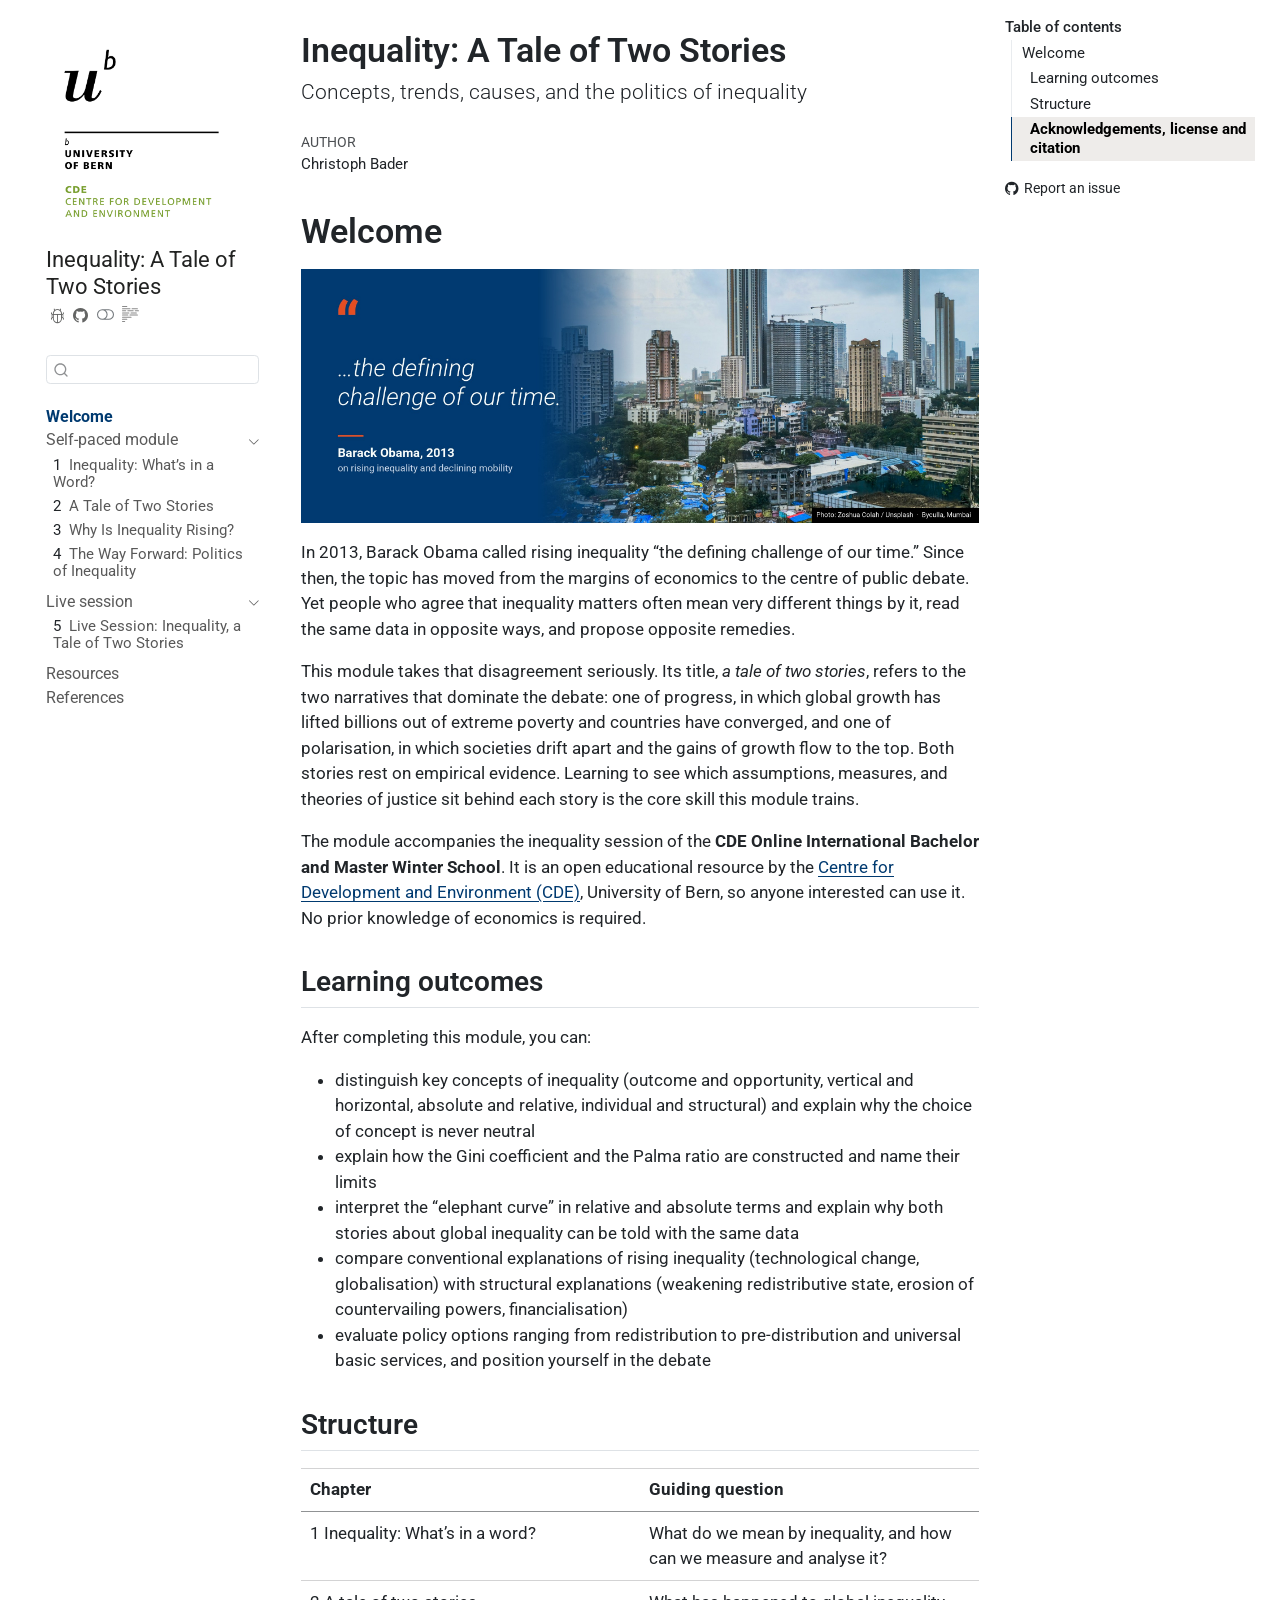
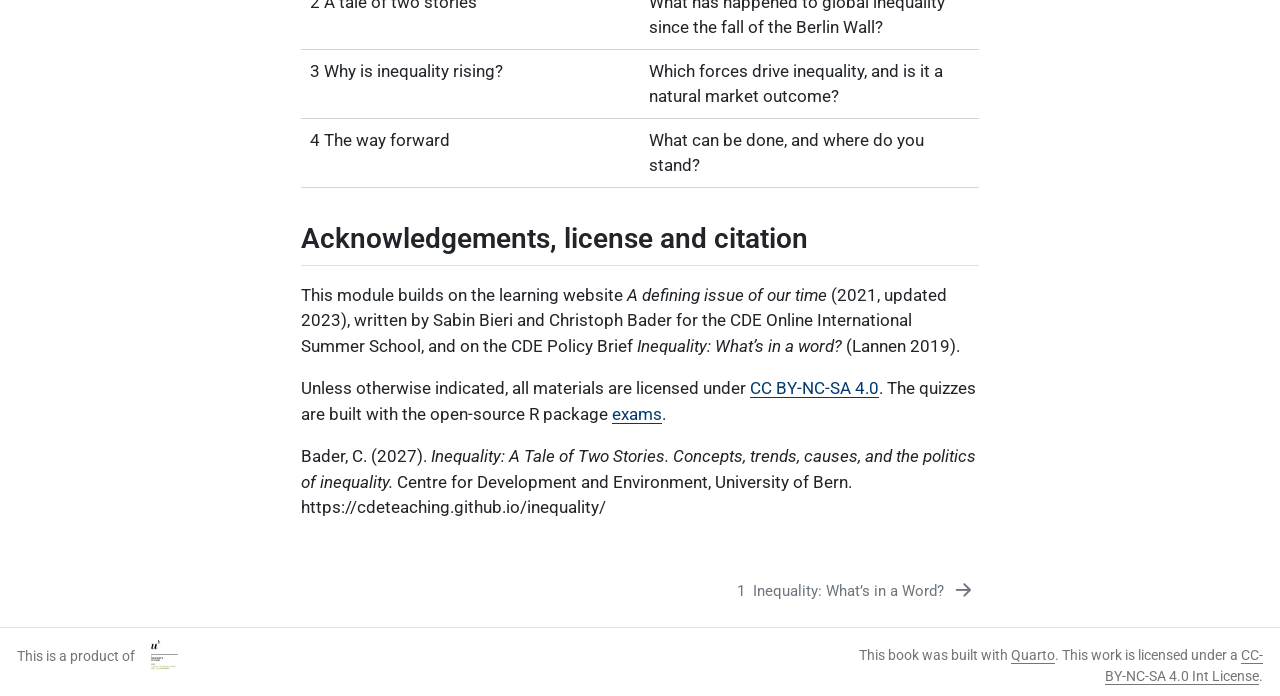
==== commit fb9c8555: "initial" ====
--- a/docs/index.html
+++ b/docs/index.html
@@ -380,10 +380,8 @@
   <ul>
   <li><a href="#welcome" id="toc-welcome" class="nav-link active" data-scroll-target="#welcome">Welcome</a>
   <ul class="collapse">
-  <li><a href="#how-to-use-this-module" id="toc-how-to-use-this-module" class="nav-link" data-scroll-target="#how-to-use-this-module">How to use this module</a></li>
   <li><a href="#learning-outcomes" id="toc-learning-outcomes" class="nav-link" data-scroll-target="#learning-outcomes">Learning outcomes</a></li>
   <li><a href="#structure" id="toc-structure" class="nav-link" data-scroll-target="#structure">Structure</a></li>
-  <li><a href="#how-each-section-works" id="toc-how-each-section-works" class="nav-link" data-scroll-target="#how-each-section-works">How each section works</a></li>
   <li><a href="#acknowledgements-license-and-citation" id="toc-acknowledgements-license-and-citation" class="nav-link" data-scroll-target="#acknowledgements-license-and-citation">Acknowledgements, license and citation</a></li>
   </ul></li>
   </ul>
@@ -421,46 +419,10 @@
 
 <section id="welcome" class="level1 unnumbered">
 <h1 class="unnumbered">Welcome</h1>
+<p><img src="images/banner.jpg" class="img-fluid" style="width:100.0%" alt="Quote by Barack Obama (2013): '...the defining challenge of our time.' Next to it, a photo of Byculla, Mumbai, where high-rise towers stand above informal settlements with blue tarpaulin roofs."></p>
 <p>In 2013, Barack Obama called rising inequality “the defining challenge of our time.” Since then, the topic has moved from the margins of economics to the centre of public debate. Yet people who agree that inequality matters often mean very different things by it, read the same data in opposite ways, and propose opposite remedies.</p>
 <p>This module takes that disagreement seriously. Its title, <em>a tale of two stories</em>, refers to the two narratives that dominate the debate: one of progress, in which global growth has lifted billions out of extreme poverty and countries have converged, and one of polarisation, in which societies drift apart and the gains of growth flow to the top. Both stories rest on empirical evidence. Learning to see which assumptions, measures, and theories of justice sit behind each story is the core skill this module trains.</p>
 <p>The module accompanies the inequality session of the <strong>CDE Online International Bachelor and Master Winter School</strong>. It is an open educational resource by the <a href="https://www.cde.unibe.ch/">Centre for Development and Environment (CDE)</a>, University of Bern, so anyone interested can use it. No prior knowledge of economics is required.</p>
-<section id="how-to-use-this-module" class="level2">
-<h2 class="anchored" data-anchor-id="how-to-use-this-module">How to use this module</h2>
-<div class="grid">
-<div class="g-col-12 g-col-md-6">
-<div class="callout callout-style-simple callout-note no-icon callout-titled">
-<div class="callout-header d-flex align-content-center">
-<div class="callout-icon-container">
-<i class="callout-icon no-icon"></i>
-</div>
-<div class="callout-title-container flex-fill">
-<span class="screen-reader-only">Note</span>Before the session
-</div>
-</div>
-<div class="callout-body-container callout-body">
-<p>Read chapter 1 and complete the preparatory exercise <strong>My inequality graph</strong> (section 2.4). Post your graph on the session’s Miro board.</p>
-<p>See <a href="./winter-school/session.html">Live session</a>.</p>
-</div>
-</div>
-</div>
-<div class="g-col-12 g-col-md-6">
-<div class="callout callout-style-simple callout-note no-icon callout-titled">
-<div class="callout-header d-flex align-content-center">
-<div class="callout-icon-container">
-<i class="callout-icon no-icon"></i>
-</div>
-<div class="callout-title-container flex-fill">
-<span class="screen-reader-only">Note</span>After the session
-</div>
-</div>
-<div class="callout-body-container callout-body">
-<p>Work through chapters 2 to 4 at your own pace to deepen what we discussed. Every section ends with a short quiz and reflection questions. Nothing is graded.</p>
-<p><strong>Workload:</strong> about 6 to 8 hours in total.</p>
-</div>
-</div>
-</div>
-</div>
-</section>
 <section id="learning-outcomes" class="level2">
 <h2 class="anchored" data-anchor-id="learning-outcomes">Learning outcomes</h2>
 <p>After completing this module, you can:</p>
@@ -501,45 +463,6 @@
 <tr class="even">
 <td>4 The way forward</td>
 <td>What can be done, and where do you stand?</td>
-</tr>
-</tbody>
-</table>
-</section>
-<section id="how-each-section-works" class="level2">
-<h2 class="anchored" data-anchor-id="how-each-section-works">How each section works</h2>
-<table class="caption-top table">
-<colgroup>
-<col style="width: 33%">
-<col style="width: 33%">
-<col style="width: 33%">
-</colgroup>
-<thead>
-<tr class="header">
-<th>Element</th>
-<th>What it is</th>
-<th>Who it is for</th>
-</tr>
-</thead>
-<tbody>
-<tr class="odd">
-<td><strong>Check your understanding</strong></td>
-<td>Short interactive quiz with instant feedback</td>
-<td>Everyone</td>
-</tr>
-<tr class="even">
-<td><strong>Reflect</strong></td>
-<td>Open questions linking the content to your own experience and to current debates. Note your answers: section 4.5 asks you to look back at them.</td>
-<td>Everyone</td>
-</tr>
-<tr class="odd">
-<td><strong>Exercise</strong></td>
-<td>Short practice task, done alone or with peers, with a “What a good answer covers” checklist (sections 2.4 and 3.5)</td>
-<td>Everyone</td>
-</tr>
-<tr class="even">
-<td><strong>Deep dive</strong></td>
-<td>Optional material for those who want to go further</td>
-<td>Optional</td>
 </tr>
 </tbody>
 </table>
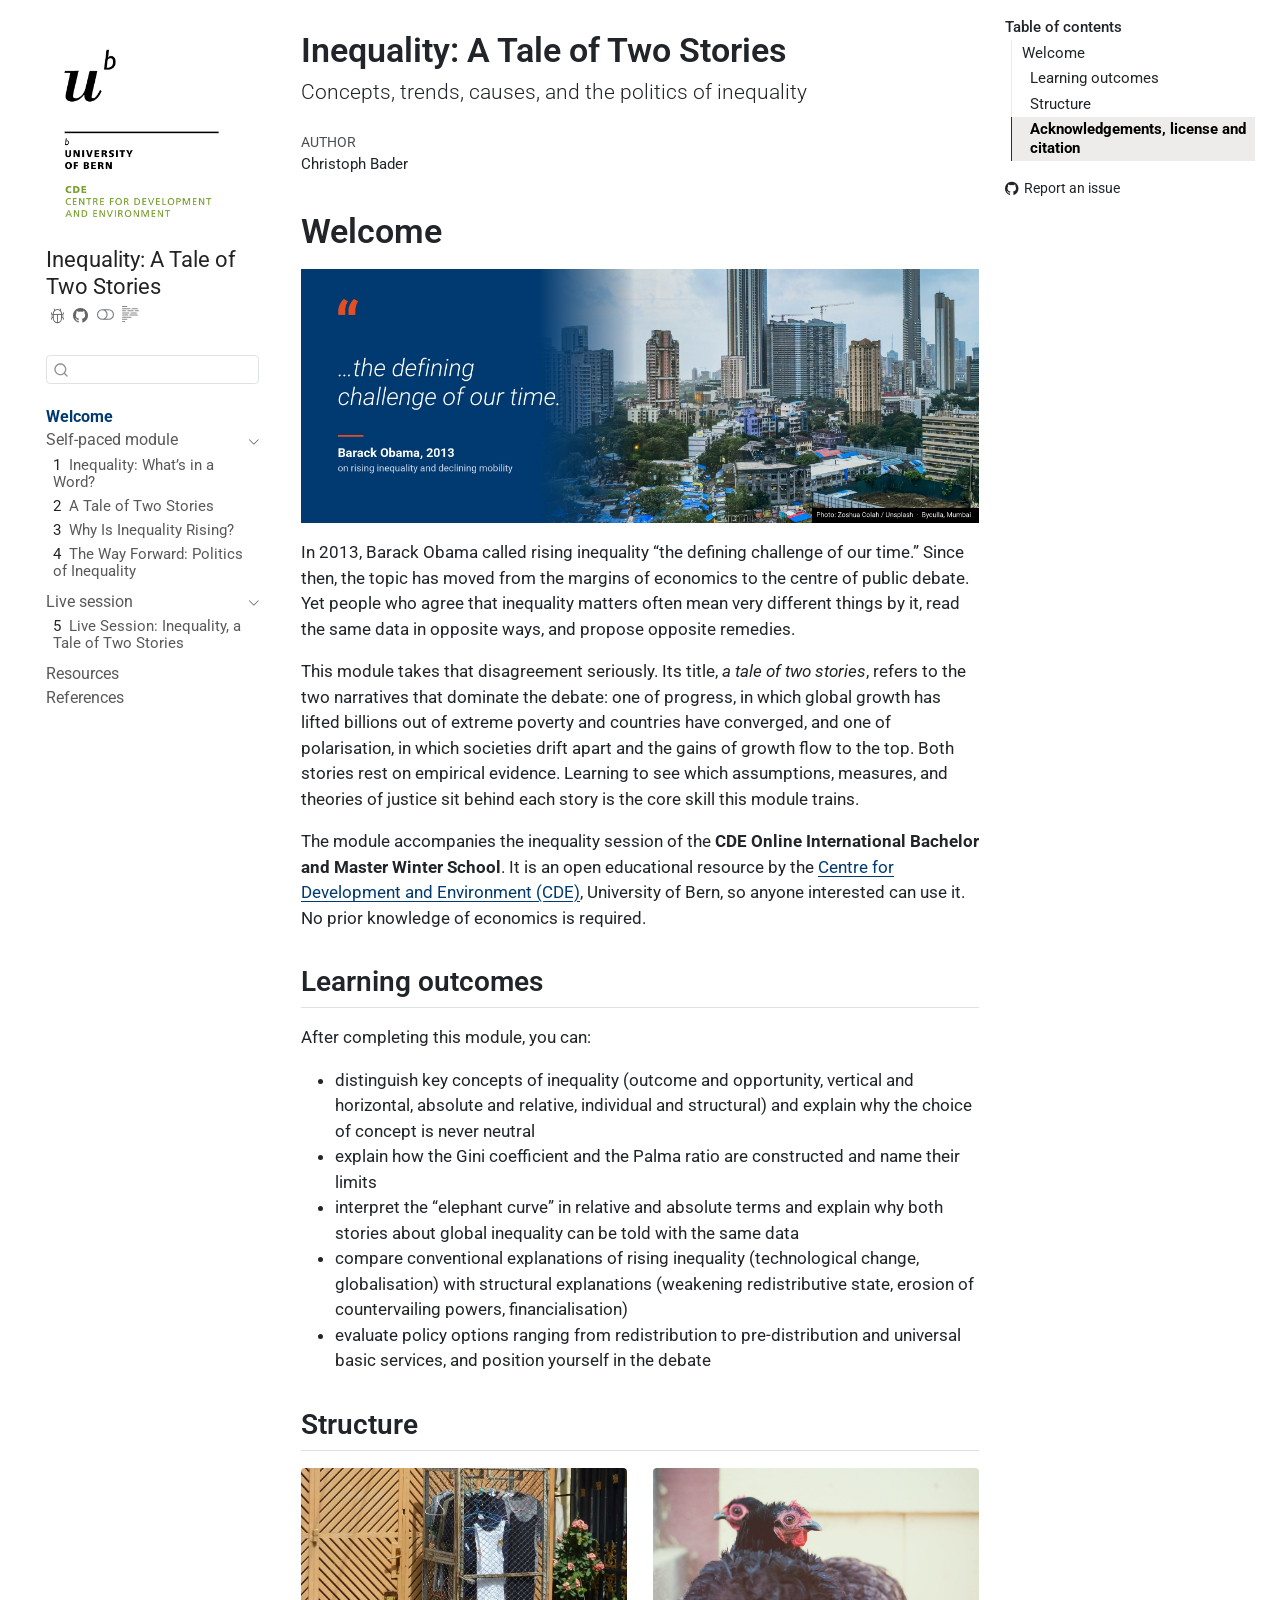
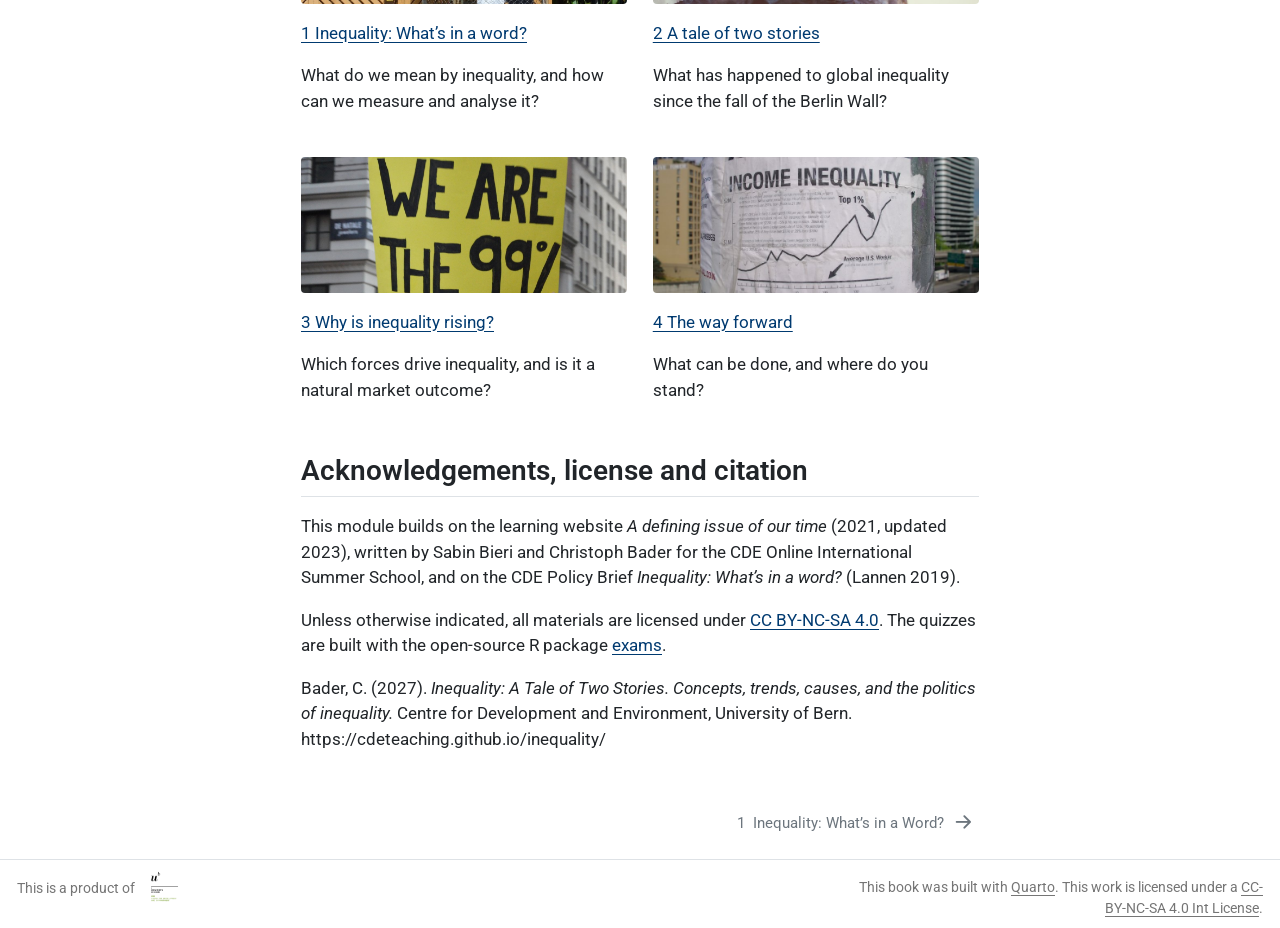
==== commit b73237c9: "initial" ====
--- a/docs/index.html
+++ b/docs/index.html
@@ -50,9 +50,9 @@
 <link href="site_libs/quarto-html/quarto-syntax-highlighting-64a204ab8560d761af7679ceaba22944.css" rel="stylesheet" class="quarto-color-scheme-extra" id="quarto-text-highlighting-styles">
 <script src="site_libs/bootstrap/bootstrap.min.js"></script>
 <link href="site_libs/bootstrap/bootstrap-icons.css" rel="stylesheet">
-<link href="site_libs/bootstrap/bootstrap-91fea9e8f33c0b9b460fcb68ef88eab3.min.css" rel="stylesheet" append-hash="true" class="quarto-color-scheme" id="quarto-bootstrap" data-mode="light">
+<link href="site_libs/bootstrap/bootstrap-6615afe55493702f5cd21ee97243c9b5.min.css" rel="stylesheet" append-hash="true" class="quarto-color-scheme" id="quarto-bootstrap" data-mode="light">
 <link href="site_libs/bootstrap/bootstrap-dark-7a71dccf7913d4dcf1cbe071b9ef3f19.min.css" rel="stylesheet" append-hash="true" class="quarto-color-scheme quarto-color-alternate" id="quarto-bootstrap" data-mode="dark">
-<link href="site_libs/bootstrap/bootstrap-91fea9e8f33c0b9b460fcb68ef88eab3.min.css" rel="stylesheet" append-hash="true" class="quarto-color-scheme-extra" id="quarto-bootstrap" data-mode="light">
+<link href="site_libs/bootstrap/bootstrap-6615afe55493702f5cd21ee97243c9b5.min.css" rel="stylesheet" append-hash="true" class="quarto-color-scheme-extra" id="quarto-bootstrap" data-mode="light">
 <script id="quarto-search-options" type="application/json">{
   "location": "sidebar",
   "copy-button": false,
@@ -436,36 +436,28 @@
 </section>
 <section id="structure" class="level2">
 <h2 class="anchored" data-anchor-id="structure">Structure</h2>
-<table class="caption-top table">
-<colgroup>
-<col style="width: 50%">
-<col style="width: 50%">
-</colgroup>
-<thead>
-<tr class="header">
-<th>Chapter</th>
-<th>Guiding question</th>
-</tr>
-</thead>
-<tbody>
-<tr class="odd">
-<td>1 Inequality: What’s in a word?</td>
-<td>What do we mean by inequality, and how can we measure and analyse it?</td>
-</tr>
-<tr class="even">
-<td>2 A tale of two stories</td>
-<td>What has happened to global inequality since the fall of the Berlin Wall?</td>
-</tr>
-<tr class="odd">
-<td>3 Why is inequality rising?</td>
-<td>Which forces drive inequality, and is it a natural market outcome?</td>
-</tr>
-<tr class="even">
-<td>4 The way forward</td>
-<td>What can be done, and where do you stand?</td>
-</tr>
-</tbody>
-</table>
+<div class="grid chapter-cards">
+<div class="g-col-12 g-col-md-6">
+<p><a href="./01_whats-in-a-word/1_chapter.html"><img src="01_whats-in-a-word/images/header.jpg" class="no-lightbox img-fluid" alt=""></a></p>
+<p><strong><a href="./01_whats-in-a-word/1_chapter.html">1 Inequality: What’s in a word?</a></strong></p>
+<p>What do we mean by inequality, and how can we measure and analyse it?</p>
+</div>
+<div class="g-col-12 g-col-md-6">
+<p><a href="./02_tale-of-two-stories/2_chapter.html"><img src="02_tale-of-two-stories/images/header.jpg" class="no-lightbox img-fluid" alt=""></a></p>
+<p><strong><a href="./02_tale-of-two-stories/2_chapter.html">2 A tale of two stories</a></strong></p>
+<p>What has happened to global inequality since the fall of the Berlin Wall?</p>
+</div>
+<div class="g-col-12 g-col-md-6">
+<p><a href="./03_why-rising/3_chapter.html"><img src="03_why-rising/images/header.jpg" class="no-lightbox img-fluid" alt=""></a></p>
+<p><strong><a href="./03_why-rising/3_chapter.html">3 Why is inequality rising?</a></strong></p>
+<p>Which forces drive inequality, and is it a natural market outcome?</p>
+</div>
+<div class="g-col-12 g-col-md-6">
+<p><a href="./04_way-forward/4_chapter.html"><img src="04_way-forward/images/header.jpg" class="no-lightbox img-fluid" alt=""></a></p>
+<p><strong><a href="./04_way-forward/4_chapter.html">4 The way forward</a></strong></p>
+<p>What can be done, and where do you stand?</p>
+</div>
+</div>
 </section>
 <section id="acknowledgements-license-and-citation" class="level2">
 <h2 class="anchored" data-anchor-id="acknowledgements-license-and-citation">Acknowledgements, license and citation</h2>
